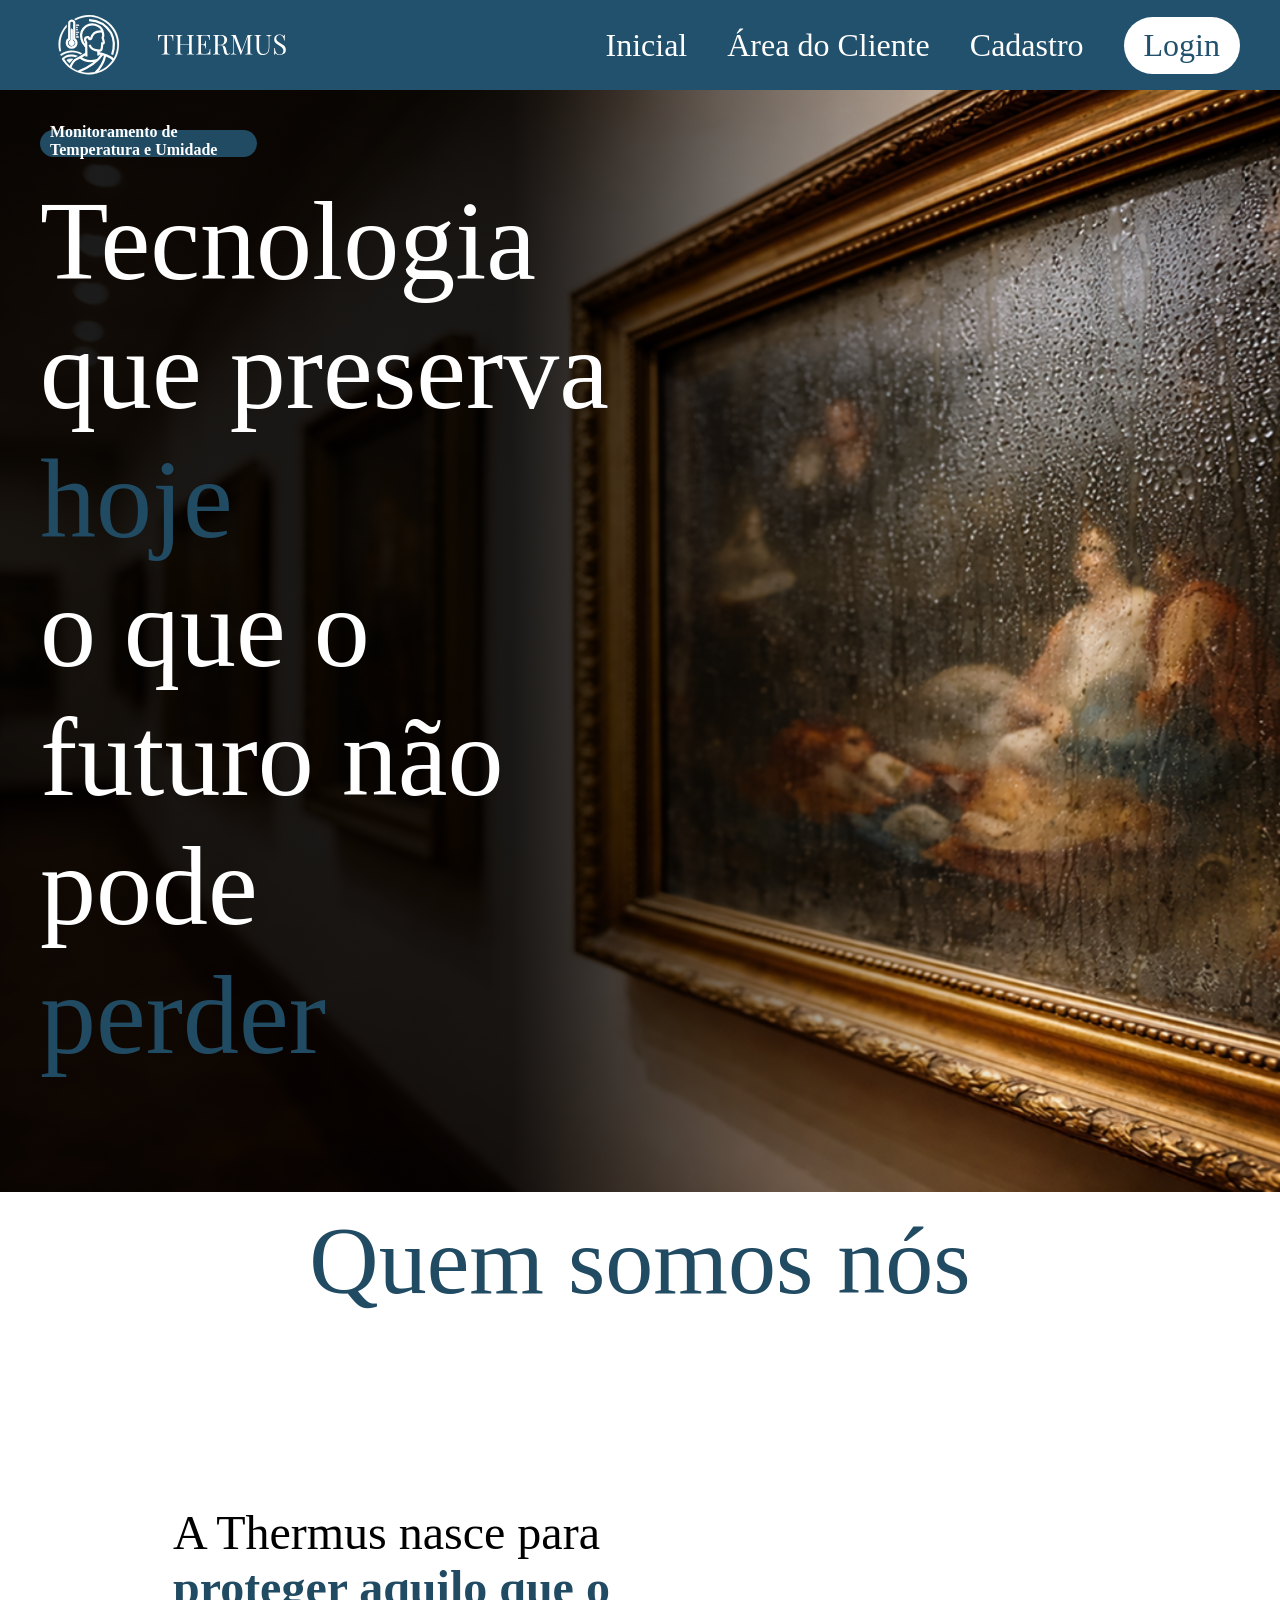
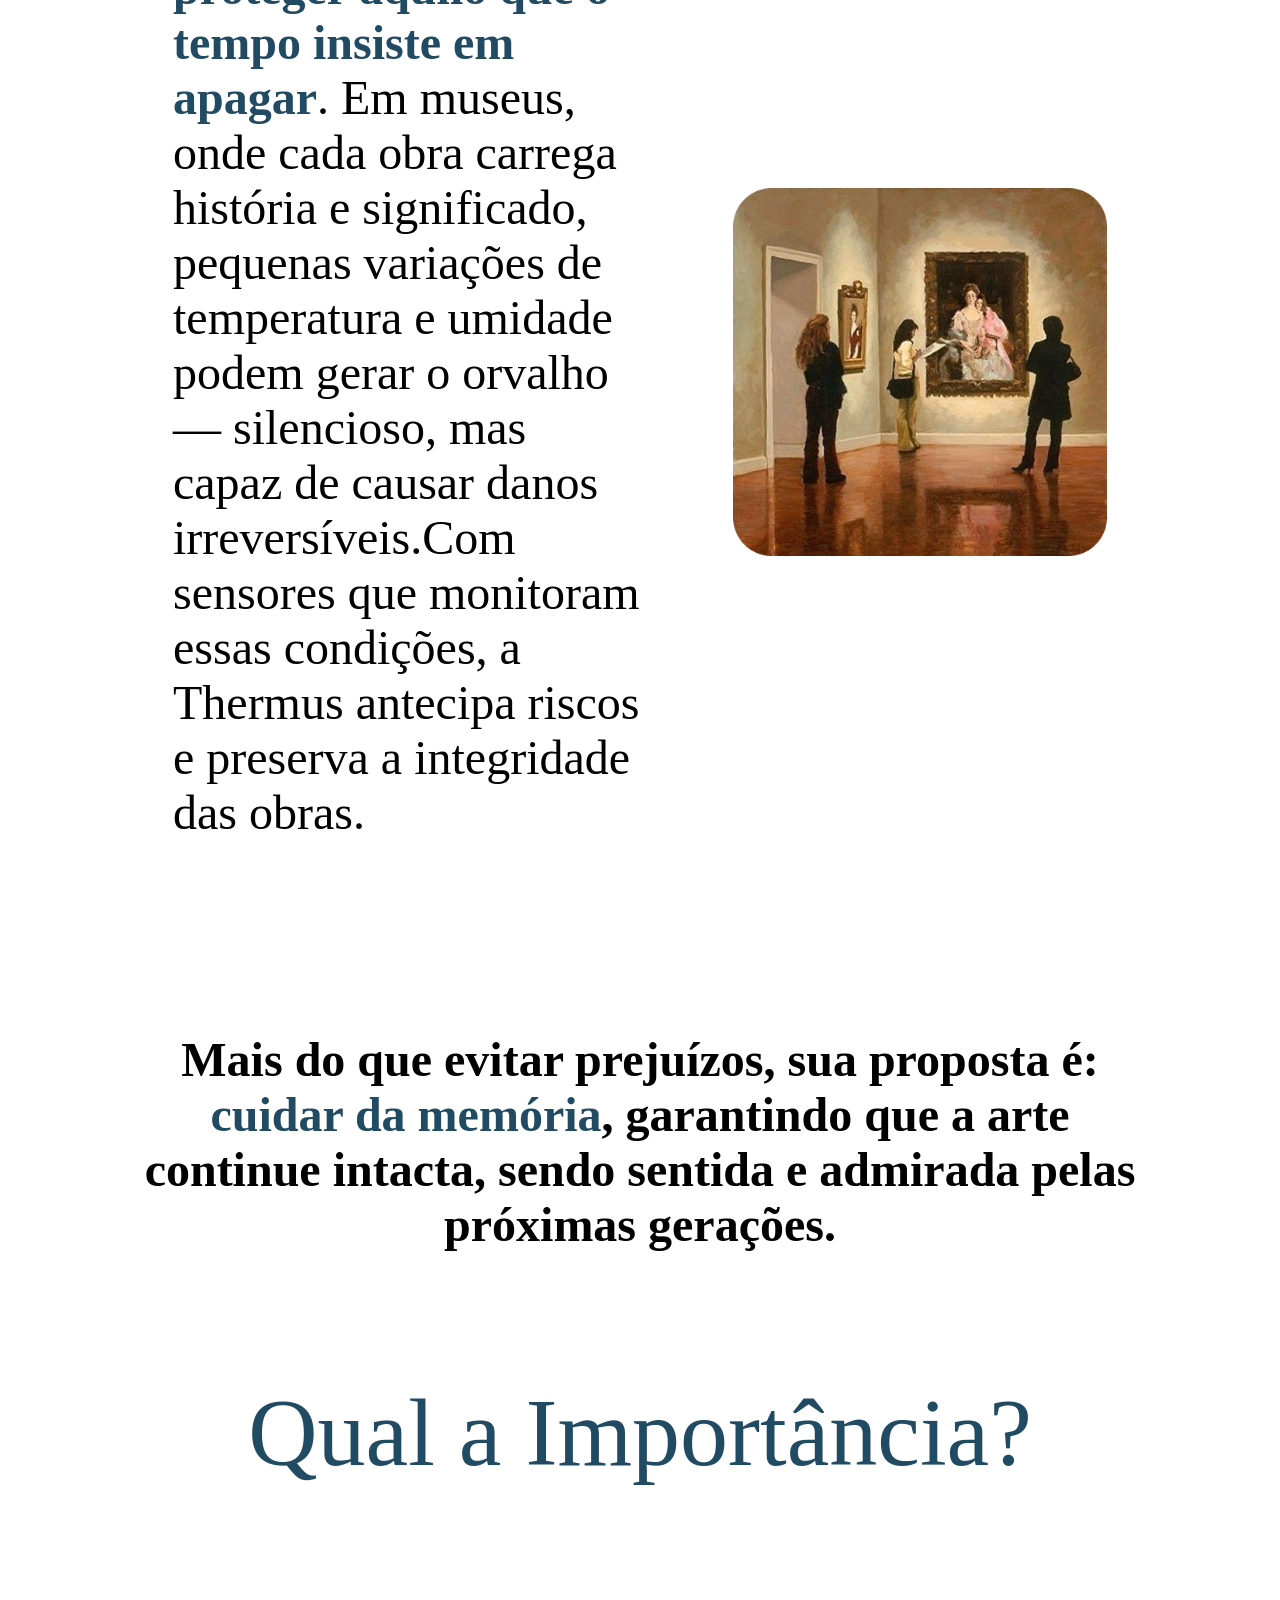
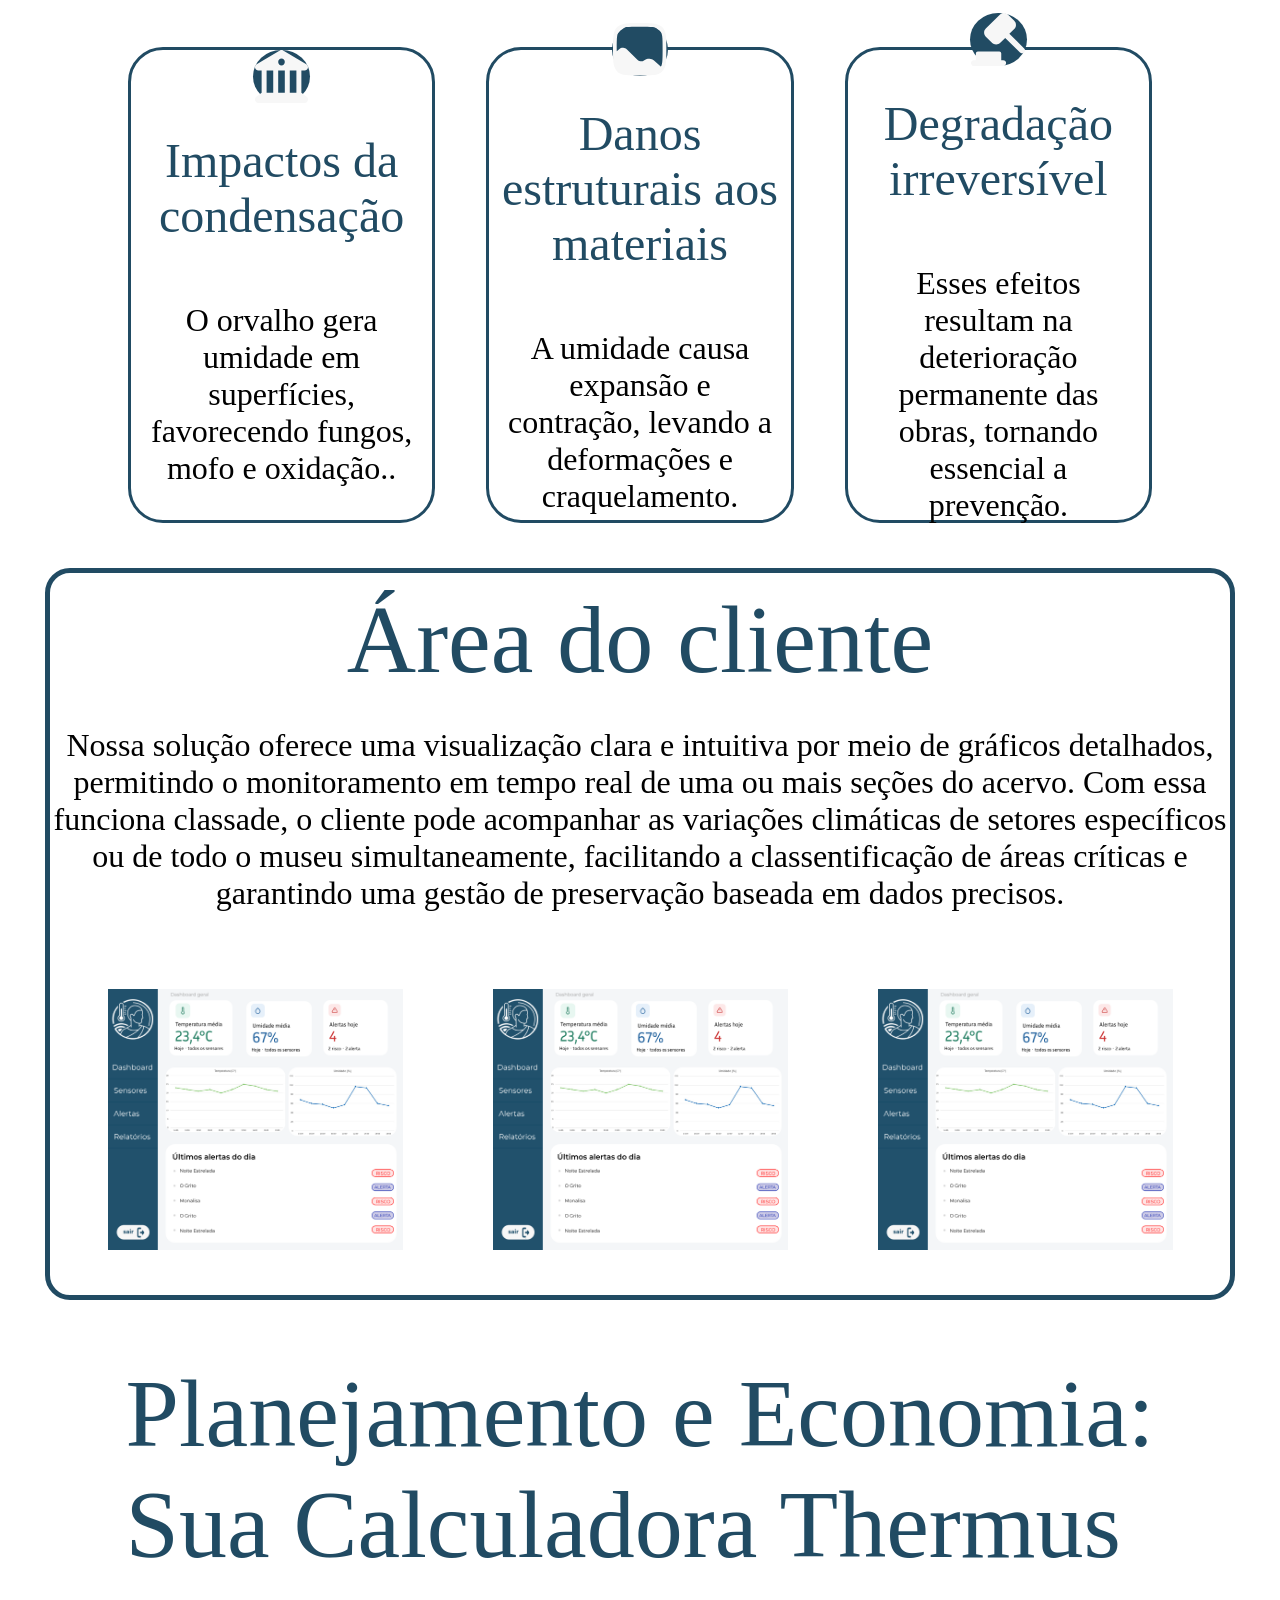
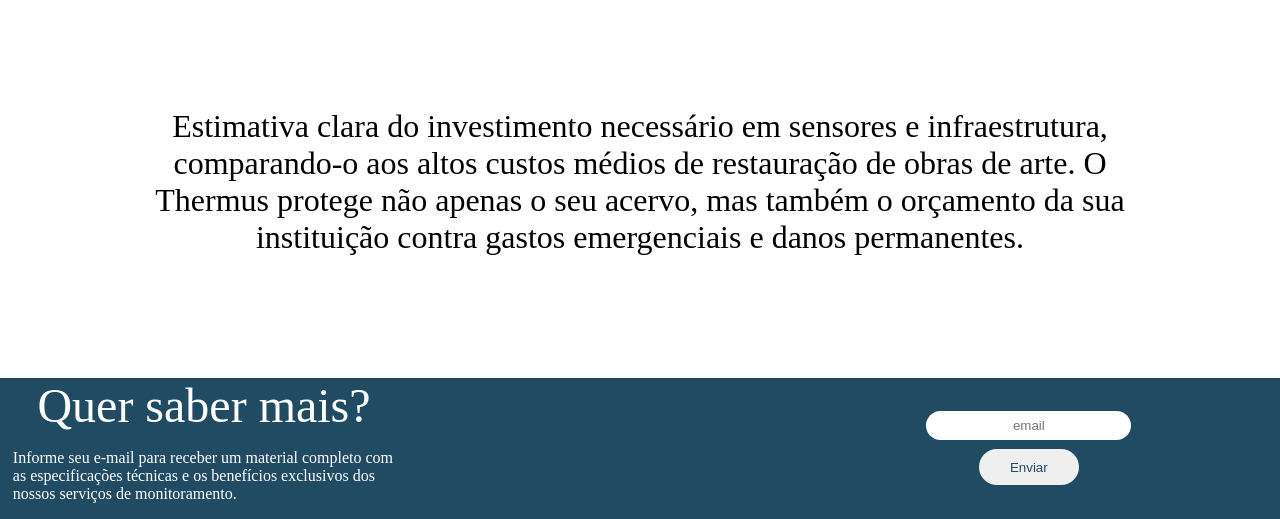
==== Algoritimo/index.html @ 775e5704 "add: css styles to all .html files" ====
<!DOCTYPE html>
<html lang="en">
<head>
    <meta charset="UTF-8">
    <meta name="viewport" content="width=device-width, initial-scale=1.0">
    <link rel="stylesheet" href="./styles/styleIndex.css">
    <title>Thermus</title>
</head>
<header>
    <div class="container">
        <div class="navbar">
                <div class="logo">
                    <img src="./img/logo.svg" alt="Logo Thermus">
                    <img src="./img/THERMUS.svg">
                </div>
                <div class="links">
                    <a href="./index.html">Inicial</a>
                    <a href="http://">Área do Cliente</a>
                    <a href="./cadastroMuseu.html">Cadastro</a>
                    <div class="login">
                        <a href="./login.html" style="color: #21516C;">Login</a> 
                    </div>
                </div>
            </div>
    </div>
</header>
<body>
    <div class="container">
        <div class="banner">
            <div class="banner-shadow">
                <div class="banner-content">
                    <div class="subtitulo">
                        <p>Monitoramento de  Temperatura e Umidade</p>
                    </div>
                    <div class="titulo">
                        <p>
                            Tecnologia que preserva <br><spam>hoje</spam><br> o que o futuro não pode <br><spam>perder</spam>
                        </p>
                    </div>
                </div>
            </div>
        </div>
    </div>
    <div class="container">
            <p class="titulo">Quem somos nós</p>
            <div class="content">
                <p class="texto">
                   A Thermus nasce para  <spam>proteger aquilo que o tempo insiste em apagar</spam>. Em museus, onde cada obra carrega história e significado, pequenas variações de temperatura e umidade podem gerar o orvalho — silencioso, mas capaz de causar danos irreversíveis.Com sensores que monitoram essas condições, a Thermus antecipa riscos e preserva a integridade das obras. 
          
                </p>
                <img src="./img/quemsomos.png">
            </div>
            <div id="subtexto">
                <p> 
                     Mais do que evitar prejuízos, sua proposta é: <spam>cuidar da memória</spam>, garantindo que a arte continue intacta, sendo sentida e admirada pelas próximas gerações.
                </p>
        </div>
    </div>
    <div class="container">
        <div class="quemsomos">
            <p class="titulo">
                Qual a Importância?
            </p>
            <div class="cards">
                <div class="card">
                    <div class="circle"><img src="./img/banco.svg"></div>
                    <div class="titulo">Impactos da condensação</div>
                    <p>O orvalho gera umidade em superfícies, favorecendo fungos, mofo e oxidação..</p>
                </div>
                <div class="card">
                    <div class="circle"><img src="./img/image.svg"></div>
                    <div class="titulo">Danos estruturais aos materiais</div>
                    <p>A umidade causa expansão e contração, levando a deformações e craquelamento.</p>
                </div>
                <div class="card">
                    <div class="circle"><img src="./img/law.svg"></div>
                    <div class="titulo">Degradação <br>irreversível</div>
                    <p>Esses efeitos resultam na deterioração permanente das obras, tornando essencial a prevenção.</p>
                </div>
        </div>
        </div>
    </div>
    <div class="container">
        <div class="areacliente">
            <div class="titulo">Área do cliente</div>
            <p>
                Nossa solução oferece uma visualização clara e intuitiva por meio de gráficos detalhados, permitindo o monitoramento em tempo real de uma ou mais seções do acervo. Com essa funciona classade, o cliente pode acompanhar as variações climáticas de setores específicos ou de todo o museu simultaneamente, facilitando a classentificação de áreas críticas e garantindo uma gestão de preservação baseada em dados precisos.
            </p>
            <div class="images">
                <img src="./img/dashboard.png">
                <img src="./img/dashboard.png">
                <img src="./img/dashboard.png">
            </div>
        </div>
  
    </div>
    <div class="container">
        <div class="calculadora">
            <p class="titulo">Planejamento e Economia: <br> Sua Calculadora Thermus</p>
            <p class="texto">Estimativa clara do investimento necessário em sensores e infraestrutura, comparando-o aos altos custos médios de restauração de obras de arte. O Thermus protege não apenas o seu acervo, mas também o orçamento da sua instituição contra gastos emergenciais e danos permanentes.</p>
        </div>
        <div class="content">
            <div class="fomulario"></div>
            <div class="resultado"></div>
        </div>
    </div>
</body>
<footer>
    <div class="container">
        <div class="footer">
            <div class="info">
                <p class="titulo">Quer saber mais?</p>
                <p>Informe seu e-mail para receber um material completo com as especificações técnicas e os benefícios exclusivos dos nossos serviços de monitoramento.</p>
            </div>
            <div class="contato">
                <input type="text" placeholder="email">
                <button>Enviar</button>
            </div>
        </div>
    </div>
</footer>
</html>
---- Algoritimo/styles/styleIndex.css ----
header{
    padding: 0;
    margin: 0; 
}

body{
    padding: 0;
    margin: 0;
}

footer{
    padding: 0;
    margin: 0;
}

.container{
    width: 100%;
    height: fit-content;
    display: flex;
    flex-direction: column;
}

.titulo{
    font-size: 6rem;
    display: flex;
    align-items: center;
    margin-top: 1%;
    justify-content: center;
    color: #214B63;
    width: 100%;
}


/* Navbar */

.navbar{
    display: flex;
    flex-direction: row;
    justify-content: space-between;
    justify-items: center;
    align-items: center;
    background-color: #21516C;
    width: 100%;
    height: 10vh;
}

.logo{
    display: flex;
    flex-direction: row;
    justify-content: center;
    align-items: center;
    padding: 30px;
    width: 20%;
    height: 110%;
    gap: 10px;
}

.logo img{
    width: 50%;
    height: 60%;
}

.links{
    display: flex;
    flex-direction: row;
    justify-content: center;
    align-items: center;
    gap: 40px;
    padding: 40px;
}

.links a{
    text-decoration: none;
    color: white;
    font-size: 2rem;
}

.links a:hover{
    color: rgb(175, 175, 175);
}

.login{
    background-color: white;
    padding: 10px 20px;
    border-radius: 30px;
}

.login:hover{
    background-color: rgb(175, 175, 175);
    color: #1a3f55;
}

/* Banner */

.banner{
    width: 100%;
    height: fit-content;
    display: flex;
    flex: row;
    align-items: center;
    justify-content: flex-start;
    background-image: url("../img/banner.png");
    background-size: cover;
    background-repeat: no-repeat;
    background-position: center;
}

.banner-shadow{
    height: 100%;
    width: 80%;
    background: linear-gradient(to right, rgba(0, 0, 0, 0.89) 50%, transparent);
}

.banner-content{
    margin-top: 40px;
    display: flex;
    flex-direction: column;
    justify-items: center;
    justify-content: center;
    align-items: flex-start;
    padding-left: 40px;
}

.subtitulo{
    display: flex;
    justify-content: center;
    justify-items: center;
    align-items: center;
    width: 20%;
    height: 3vh;
    background-color: #214B63;
    font-weight: bold;
    border-radius: 50px;
    padding-left: 10px;
    padding-right: 10px;
    color: white;
}

.banner .titulo{
    display: flex;
    color: white;
    font-size: 7rem;
    width: 60%;
}

.banner p{
    margin-top: 10px;
}

.titulo spam{
    color: #214B63;
}

/*Quem somos?*/

.quemsomos{
    width: 100%;
    height: fit-content;
    display: flex;
    margin-top: 5%;
    gap: 7vh;
    flex-direction: column;
    justify-content: center;
    justify-items: center;
    align-items: center;
}

.content{
    display: flex;
    justify-content: center;
    justify-items: center;
    align-items: center;
    padding: 5vh;
    justify-content: space-between;
    margin: 0 10% 0 10%;
}

.content img{
    width: 40%;
}

.texto{
    font-size: 3rem;
    width: 50%;
}

.texto spam{
    color: #214B63;
    font-weight: bold;
}

#subtexto{
    align-self: center;
    font-size: 3rem;
    width: 80%;
    height: fit-content;
    margin-top: 4%;
    font-weight: bold;
    text-align: center;
}

#subtexto spam{
    color: #214B63;
}

/*  Qual a Importancia */

.cards{
    display: flex;
    margin: 0 10% 0 10%;
    justify-content: space-around;
    gap: 5%;
}
.card{
    display: flex;
    flex-direction: column;
    justify-content: center;
    justify-items: center;
    align-items: center;
    padding: 10px;
    width: 30%;
    gap: 3vh;
    height: 50vh;
    border: solid #214B63 3px;
    border-radius: 35px;
}

.card .titulo{
    text-align: center;
    font-size: 3rem;
}

.card p{
    font-size: 2rem;
    text-align: center;
}

.circle{
    display: flex;
    justify-content: center;
    align-items: center;
    background-color: #214B63;
    height: 10vh;
    width: 20%;
    border-radius: 100%;
}

/* Área do Cliente*/

.areacliente{
    display: flex;
    flex-direction: column;
    justify-content: center;
    align-items: center;
    justify-items: center;
    margin: 5vh;
    border: solid #214B63 5px;
    border-radius: 25px;
}

.areacliente p{
    text-align: center;
    font-size: 2rem;
}

.areacliente img{
    width: 25%;
    margin: 5vh;
}

.images{
    display: flex;
    justify-content: center;
    align-items: center;
}

/* Calculadora */

.calculadora{
    display: flex;
    flex-direction: column;
    justify-content: center;
    align-items: center;
}

.calculadora .texto{
    text-align: center;
    width: 80%;
    font-size: 2rem;
}

/* Footer */

.footer{
    display: flex;
    justify-content: center;
    align-items: center;
    justify-self: center;
    height:fit-content;
    width: 100%;
    background-color: #214B63;
}

.info{
    display: flex;
    flex-direction: column;
    justify-content: flex-start;
    margin-left: 1%;
}

.info p{
    color: white;
    text-align: left;
    font-size: 1rem;
    width: 50%;
}

.footer .titulo{
    color: white;
    font-size: 3rem;
    margin: 0;
}

.contato{
    display: flex;
    flex-direction: column;
    justify-content: center;
    justify-items: center;
    align-items: center;
    gap: 1vh;
    width: 50%;
    height: 100%;
}

.contato input{
    width: 40%;
    border: none;
    border-radius: 25px;
    height: 3vh;
    text-align: center;
}

.contato button{
    border: none;
    height: 4vh;
    border-radius: 25px;
    width: 20%;
    color: #214B63;
}
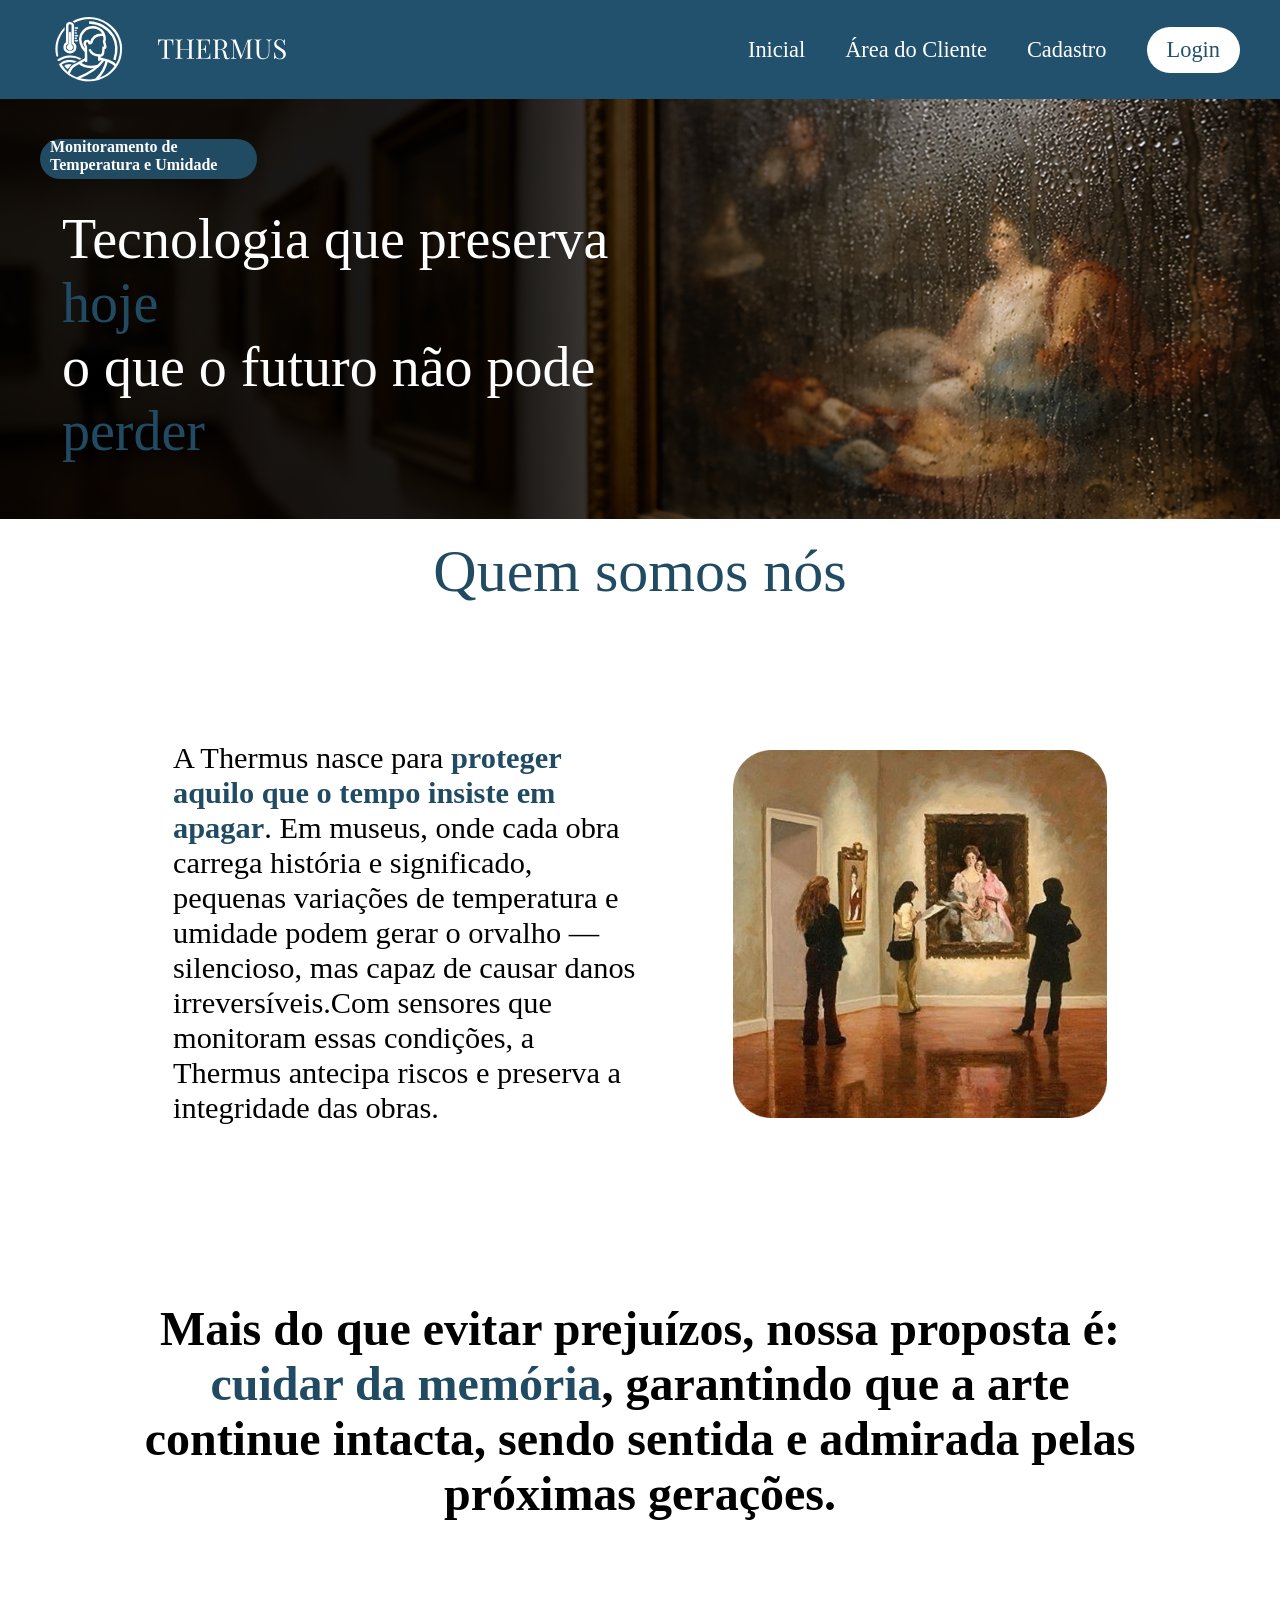
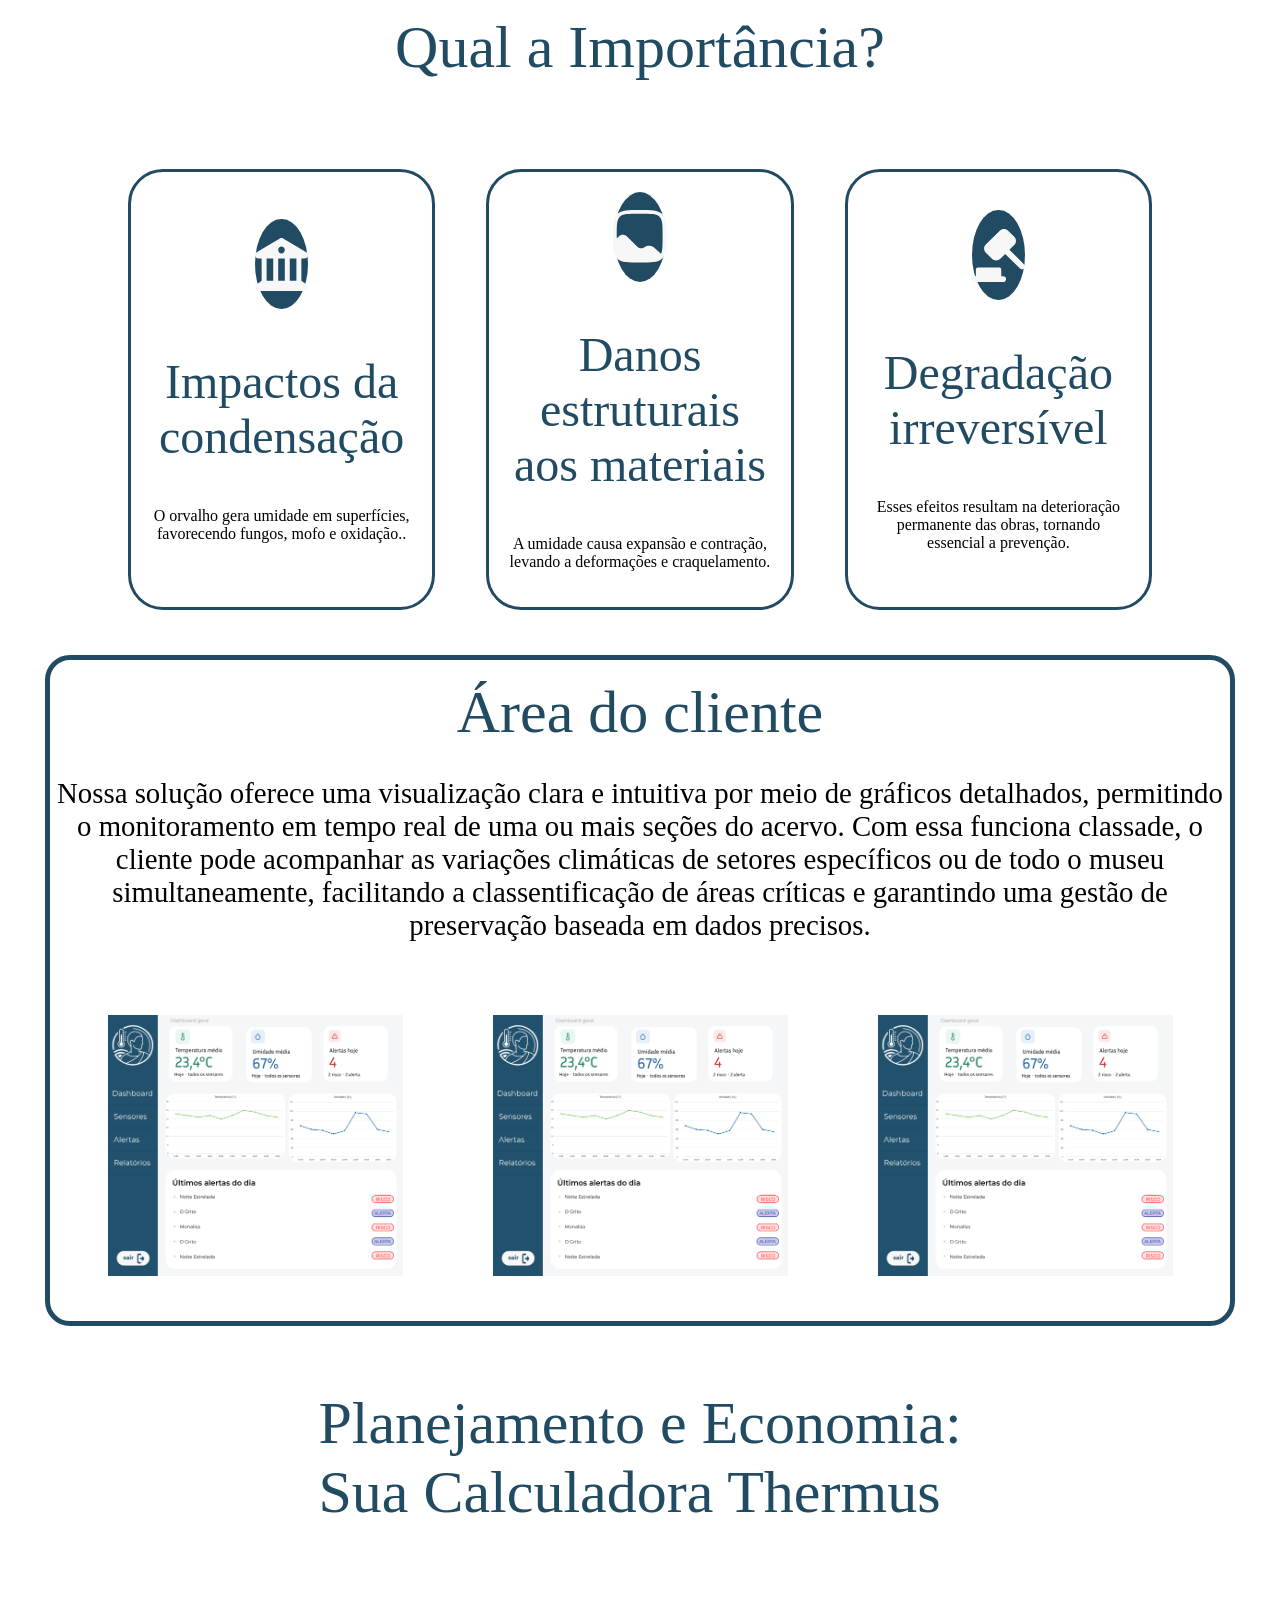
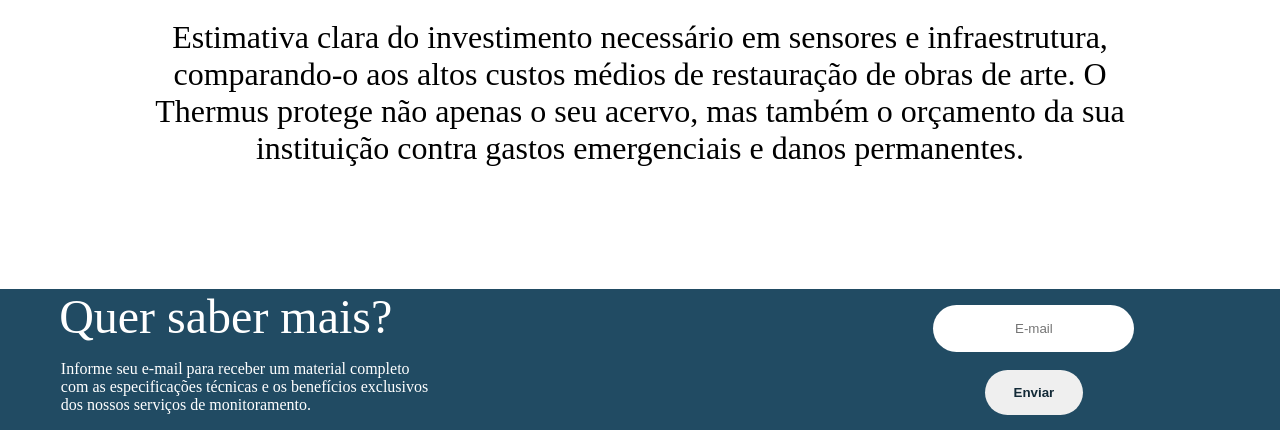
==== commit 45f9970b: "CSS das telas index, cadastro e login atualizados" ====
--- a/Algoritimo/index.html
+++ b/Algoritimo/index.html
@@ -3,7 +3,7 @@
 <head>
     <meta charset="UTF-8">
     <meta name="viewport" content="width=device-width, initial-scale=1.0">
-    <link rel="stylesheet" href="./styles/styleIndex.css">
+    <link rel="stylesheet" href="styleIndex.css">
     <title>Thermus</title>
 </head>
 <header>
@@ -52,7 +52,7 @@
             </div>
             <div id="subtexto">
                 <p> 
-                     Mais do que evitar prejuízos, sua proposta é: <spam>cuidar da memória</spam>, garantindo que a arte continue intacta, sendo sentida e admirada pelas próximas gerações.
+                     Mais do que evitar prejuízos, nossa proposta é: <spam>cuidar da memória</spam>, garantindo que a arte continue intacta, sendo sentida e admirada pelas próximas gerações.
                 </p>
         </div>
     </div>
@@ -113,7 +113,7 @@
                 <p>Informe seu e-mail para receber um material completo com as especificações técnicas e os benefícios exclusivos dos nossos serviços de monitoramento.</p>
             </div>
             <div class="contato">
-                <input type="text" placeholder="email">
+                <input type="text" placeholder="E-mail">
                 <button>Enviar</button>
             </div>
         </div>
--- a/Algoritimo/styleIndex.css
+++ b/Algoritimo/styleIndex.css
@@ -0,0 +1,359 @@
+html {
+    font-size: 16px;
+}
+header{
+    padding: 0;
+    margin: 0; 
+}
+
+body{
+    padding: 0;
+    margin: 0;
+}
+
+footer{
+    padding: 0;
+    margin: 0;
+}
+
+.container{
+    width: 100%;
+    height: fit-content;
+    display: flex;
+    flex-direction: column;
+}
+
+.titulo{
+    font-size: 60px;
+    font-weight: 300;
+    display: flex;
+    align-items: center;
+    margin-top: 2vh;
+    justify-content: center;
+    color: #214B63;
+    width: 100%;
+}
+
+
+/* Navbar */
+
+.navbar{
+    display: flex;
+    flex-direction: row;
+    justify-content: space-between;
+    justify-items: center;
+    align-items: center;
+    background-color: #21516C;
+    width: 100%;
+    height: 11vh;
+}
+
+.logo{
+    display: flex;
+    flex-direction: row;
+    justify-content: center;
+    align-items: center;
+    padding: 30px;
+    width: 20%;
+    height: 110%;
+    gap: 10px;
+}
+
+.logo img{
+    width: 50%;
+    height: 60%;
+}
+
+.links{
+    display: flex;
+    flex-direction: row;
+    justify-content: center;
+    align-items: center;
+    gap: 40px;
+    padding: 40px;
+}
+
+.links a{
+    text-decoration: none;
+    color: white;
+    font-size: 1.4rem;
+}
+
+.links a:hover{
+    color: rgb(175, 175, 175);
+}
+
+.login{
+    background-color: white;
+    padding: 10px 20px;
+    border-radius: 30px;
+}
+
+.login:hover{
+    background-color: rgb(175, 175, 175);
+    color: #1a3f55;
+}
+
+/* Banner */
+
+.banner{
+    width: 100%;
+    height: fit-content;
+    display: flex;
+    flex: row;
+    align-items: center;
+    justify-content: flex-start;
+    background-image: url("img/banner.png");
+    background-size: cover;
+    background-repeat: no-repeat;
+    background-position: center;
+}
+
+.banner-shadow{
+    height: 100%;
+    width: 80%;
+    background: linear-gradient(to right, rgba(0, 0, 0, 0.89) 50%, transparent);
+}
+
+.banner-content{
+    margin-top: 40px;
+    display: flex;
+    flex-direction: column;
+    justify-items: center;
+    justify-content: center;
+    align-items: flex-start;
+    padding-left: 40px;
+}
+
+.subtitulo{
+    display: flex;
+    justify-content: center;
+    justify-items: center;
+    align-items: center;
+    width: 20%;
+    height: 30px;
+    background-color: #214B63;
+    font-size: 1rem;
+    font-weight: bold;
+    border-radius: 50px;
+    color: white;
+    padding: 5px 10px;
+}
+
+.banner .titulo{
+    display: flex;
+    color: white;
+    font-size: 3.5rem;
+    width: 60%;
+}
+
+.banner p{
+    margin-top: 10px;
+}
+
+.titulo spam{
+    color: #214B63;
+}
+
+/*Quem somos?*/
+
+.quemsomos{
+    width: 100%;
+    height: fit-content;
+    display: flex;
+    margin-top: 2%;
+    gap: 3vh;
+    flex-direction: column;
+    justify-content: center;
+    justify-items: center;
+    align-items: center;
+}
+
+.content{
+    display: flex;
+    justify-content: center;
+    justify-items: center;
+    align-items: center;
+    padding: 5vh;
+    justify-content: space-between;
+    margin: 0 10% 0 10%;
+}
+
+.content img{
+    width:40%;
+    margin-left: 28px;
+}
+
+.texto{
+    font-size: 1.9rem;
+    width: 50%;
+}
+
+.texto spam{
+    color: #214B63;
+    font-weight: bold;
+}
+
+#subtexto{
+    align-self: center;
+    font-size: 3rem;
+    width: 80%;
+    height: fit-content;
+    margin-top: 4%;
+    font-weight: bold;
+    text-align: center;
+}
+
+#subtexto spam{
+    color: #214B63;
+}
+
+/*  Qual a Importancia */
+
+.cards{
+    display: flex;
+    margin: 0 10% 0 10%;
+    justify-content: space-around;
+    gap: 5%;
+}
+.card{
+    display: flex;
+    flex-direction: column;
+    justify-content: center;
+    justify-items: center;
+    align-items: center;
+    padding: 20px;
+    width: 30%;
+    gap: 3vh;
+    height: auto;
+    border: solid #214B63 3px;
+    border-radius: 35px;
+}
+
+.card .titulo{
+    text-align: center;
+    font-size: 3rem;
+}
+
+.card p{
+    font-size: 1rem;
+    text-align: center;
+}
+
+.circle{
+    display: flex;
+    justify-content: center;
+    align-items: center;
+    background-color: #214B63;
+    height: 10vh;
+    width: 20%;
+    border-radius: 100%;
+}
+
+/* Área do Cliente*/
+
+.areacliente{
+    display: flex;
+    flex-direction: column;
+    justify-content: center;
+    align-items: center;
+    justify-items: center;
+    margin-top: 6vh;
+    margin: 5vh;
+    border: solid #214B63 5px;
+    border-radius: 25px;
+}
+
+.areacliente p{
+    text-align: center;
+    font-size: 1.8rem;
+    margin-top: 30px;
+}
+
+.areacliente img{
+    width: 25%;
+    margin: 5vh;
+}
+
+.images{
+    display: flex;
+    justify-content: center;
+    align-items: center;
+}
+
+/* Calculadora */
+
+.calculadora{
+    display: flex;
+    flex-direction: column;
+    justify-content: center;
+    align-items: center;
+}
+
+.calculadora .texto{
+    text-align: center;
+    width: 80%;
+    font-size: 2rem;
+}
+
+/* Footer */
+
+.footer{
+    display: flex;
+    justify-content: center;
+    align-items: center;
+    justify-self: center;
+    height: fit-content;
+    width: 100%;
+    background-color: #214B63;
+}
+
+.info{
+    display: flex;
+    flex-direction: column;
+    justify-content: flex-start;
+    margin-left: 3%;
+}
+
+.info p{
+    color: white;
+    text-align: left;
+    font-size: 1rem;
+    width: 50%;
+    margin-left: 3%;
+
+}
+
+.footer .titulo{
+    color: white;
+    font-size: 3rem;
+    margin: 0;
+}
+
+.contato{
+    display: flex;
+    flex-direction: column;
+    justify-content: center;
+    justify-items: center;
+    align-items: center;
+    gap: 2vh;
+    width: 50%;
+    height: 100%;
+}
+
+.contato input{
+    width: 40%;
+    border: none;
+    border-radius: 25px;
+    height: 5vh;
+    text-align: center;
+}
+
+.contato button{
+    border: none;
+    height: 5vh;
+    border-radius: 25px;
+    width: 20%;
+    color: #132a37;
+    font-weight: 700;
+}
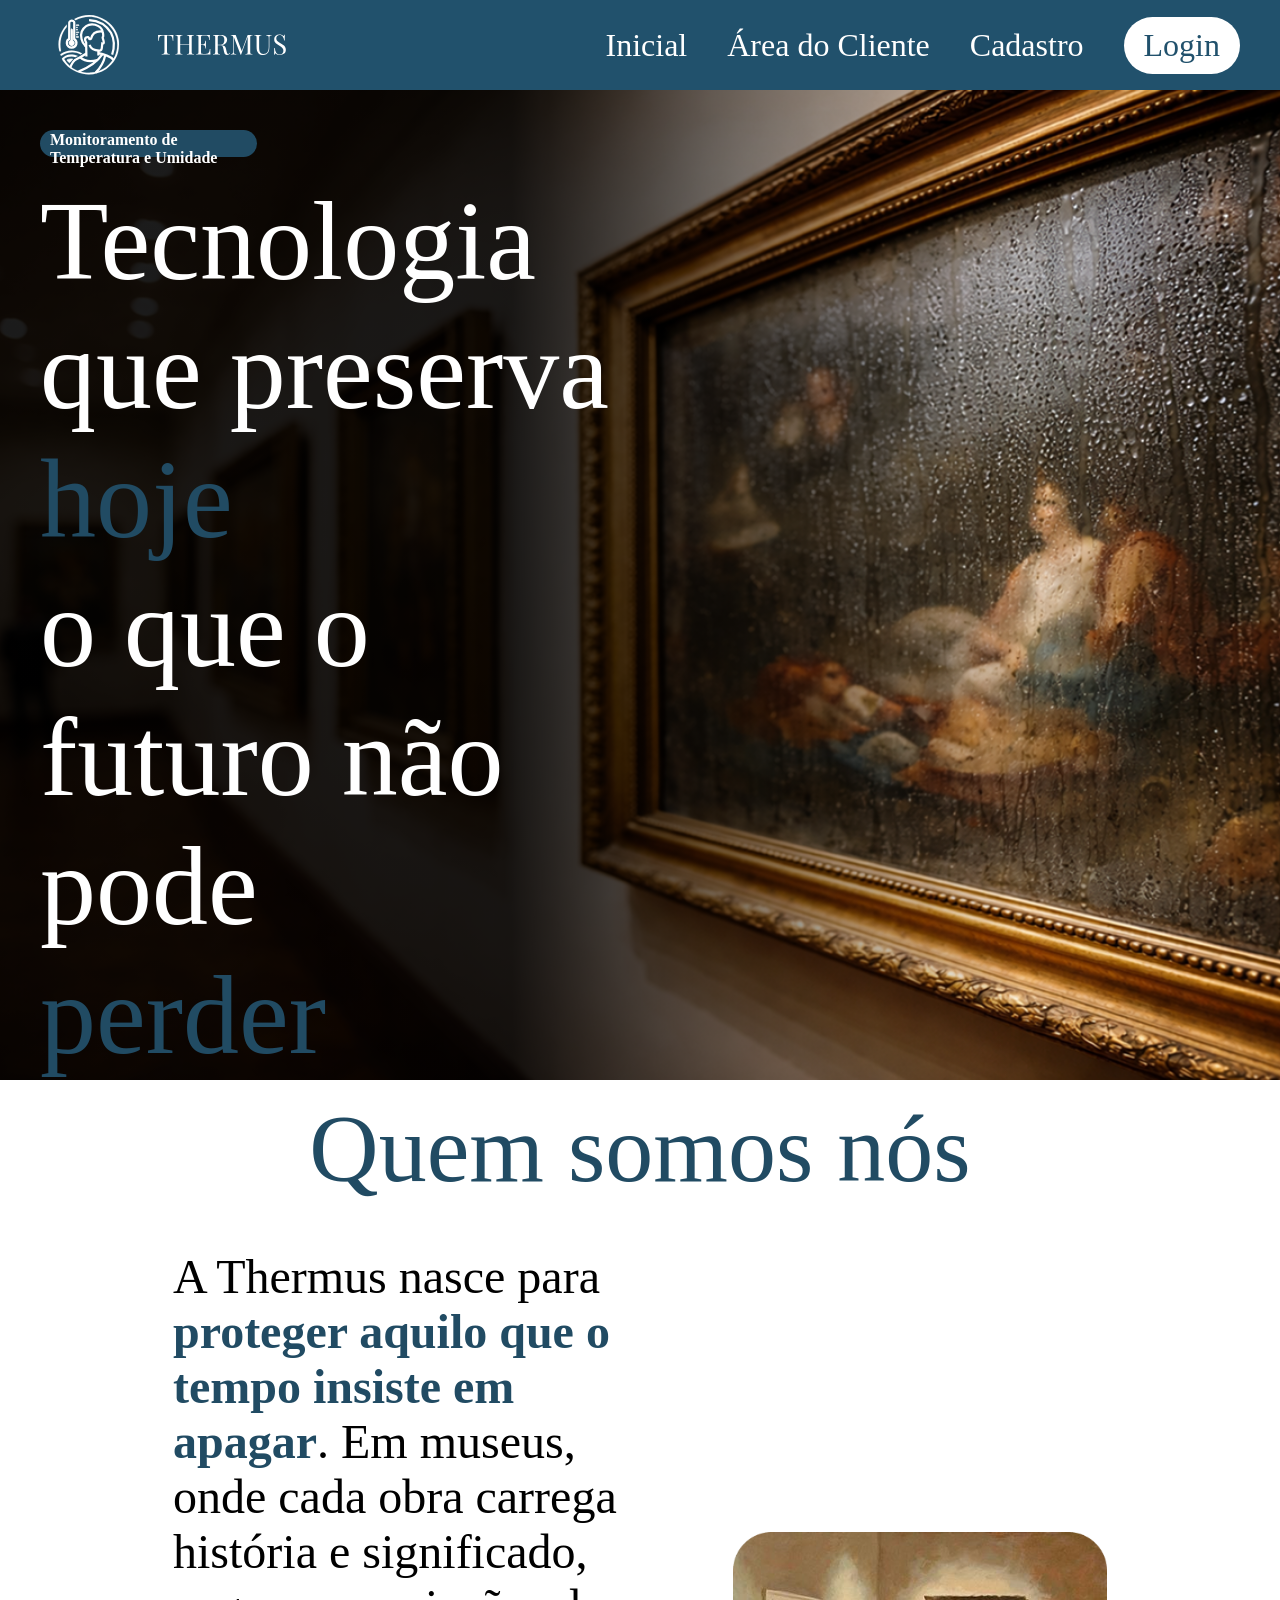
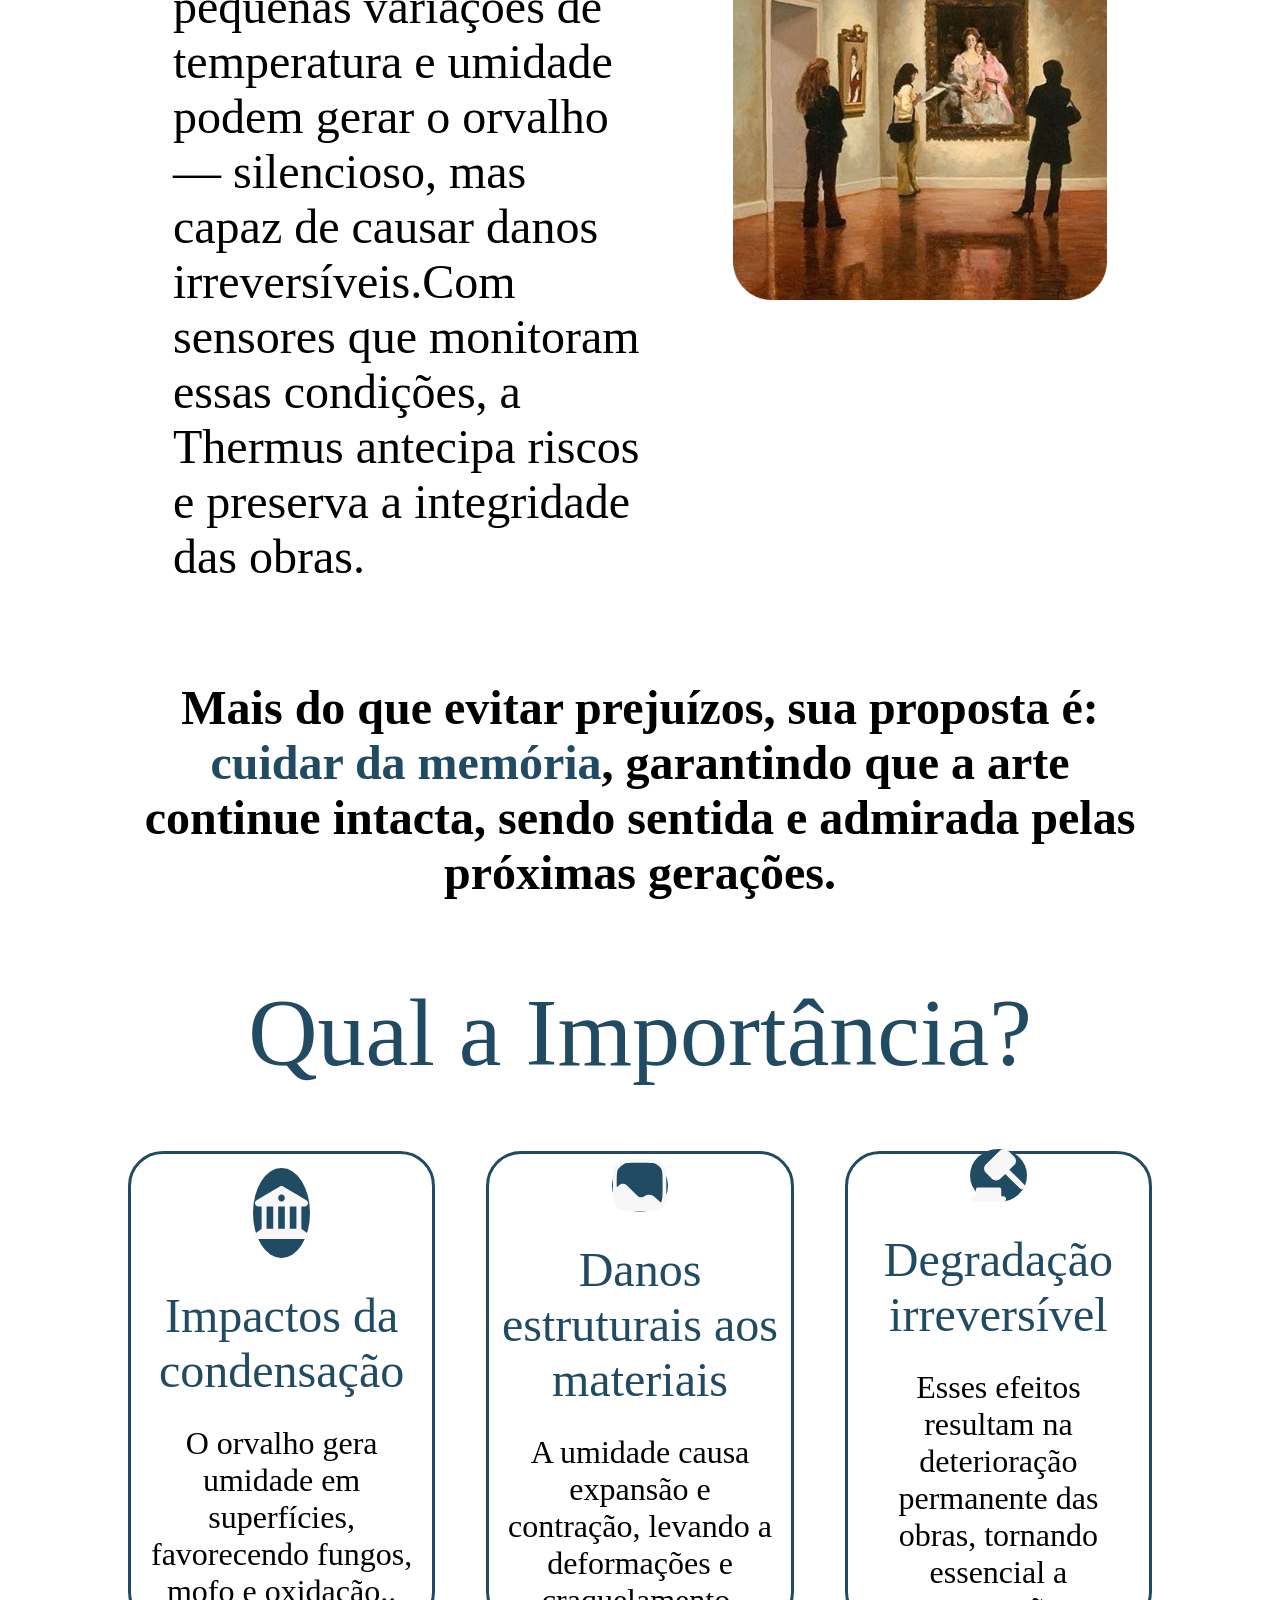
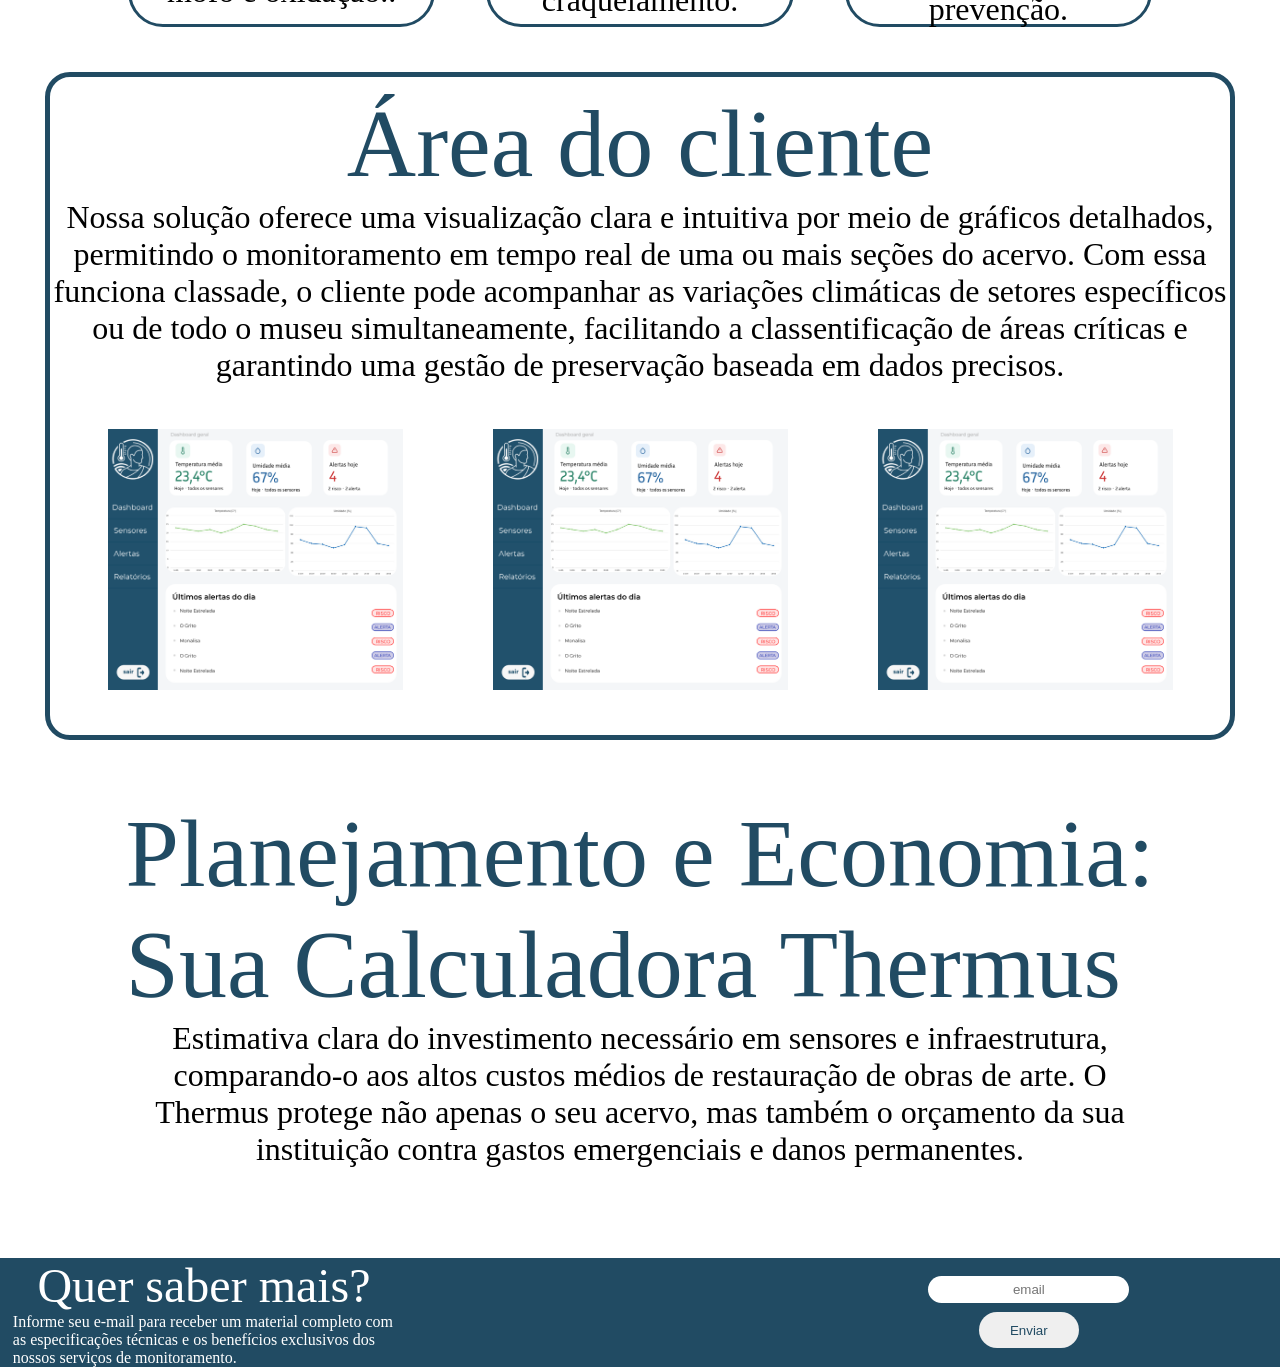
==== commit 45aad610: "add: Mean Dashboard styles" ====
--- a/Algoritimo/index.html
+++ b/Algoritimo/index.html
@@ -3,28 +3,28 @@
 <head>
     <meta charset="UTF-8">
     <meta name="viewport" content="width=device-width, initial-scale=1.0">
-    <link rel="stylesheet" href="styleIndex.css">
+    <link rel="stylesheet" href="/Algoritimo/styles/styleIndex.css">
     <title>Thermus</title>
 </head>
-<header>
-    <div class="container">
-        <div class="navbar">
-                <div class="logo">
-                    <img src="./img/logo.svg" alt="Logo Thermus">
-                    <img src="./img/THERMUS.svg">
-                </div>
-                <div class="links">
-                    <a href="./index.html">Inicial</a>
-                    <a href="http://">Área do Cliente</a>
-                    <a href="./cadastroMuseu.html">Cadastro</a>
-                    <div class="login">
-                        <a href="./login.html" style="color: #21516C;">Login</a> 
+<body>
+    <header>
+        <div class="container">
+            <div class="navbar">
+                    <div class="logo">
+                        <img src="./img/logo.svg" alt="Logo Thermus">
+                        <img src="./img/THERMUS.svg">
+                    </div>
+                    <div class="links">
+                        <a href="/Algoritimo/index.html">Inicial</a>
+                        <a href="/Algoritimo/dashboard/index.html">Área do Cliente</a>
+                        <a href="/Algoritimo/auth/museu/cadastroMuseu.html">Cadastro</a>
+                        <div class="login">
+                            <a href="/Algoritimo/auth/museu/login.html" style="color: #21516C;">Login</a> 
+                        </div>
                     </div>
                 </div>
-            </div>
-    </div>
-</header>
-<body>
+        </div>
+    </header>
     <div class="container">
         <div class="banner">
             <div class="banner-shadow">
@@ -52,7 +52,7 @@
             </div>
             <div id="subtexto">
                 <p> 
-                     Mais do que evitar prejuízos, nossa proposta é: <spam>cuidar da memória</spam>, garantindo que a arte continue intacta, sendo sentida e admirada pelas próximas gerações.
+                     Mais do que evitar prejuízos, sua proposta é: <spam>cuidar da memória</spam>, garantindo que a arte continue intacta, sendo sentida e admirada pelas próximas gerações.
                 </p>
         </div>
     </div>
@@ -104,19 +104,19 @@
             <div class="resultado"></div>
         </div>
     </div>
-</body>
-<footer>
-    <div class="container">
-        <div class="footer">
-            <div class="info">
-                <p class="titulo">Quer saber mais?</p>
-                <p>Informe seu e-mail para receber um material completo com as especificações técnicas e os benefícios exclusivos dos nossos serviços de monitoramento.</p>
-            </div>
-            <div class="contato">
-                <input type="text" placeholder="E-mail">
-                <button>Enviar</button>
+    <footer>
+        <div class="container">
+            <div class="footer">
+                <div class="info">
+                    <p class="titulo">Quer saber mais?</p>
+                    <p>Informe seu e-mail para receber um material completo com as especificações técnicas e os benefícios exclusivos dos nossos serviços de monitoramento.</p>
+                </div>
+                <div class="contato">
+                    <input type="text" placeholder="email">
+                    <button>Enviar</button>
+                </div>
             </div>
         </div>
-    </div>
-</footer>
+    </footer>
+</body>
 </html>
--- a/Algoritimo/styles/styleIndex.css
+++ b/Algoritimo/styles/styleIndex.css
@@ -0,0 +1,340 @@
+*{
+    padding: 0;
+    margin: 0;
+}
+
+.container{
+    width: 100%;
+    height: fit-content;
+    display: flex;
+    flex-direction: column;
+}
+
+.titulo{
+    font-size: 6rem;
+    display: flex;
+    align-items: center;
+    margin-top: 1%;
+    justify-content: center;
+    color: #214B63;
+    width: 100%;
+}
+
+
+/* Navbar */
+
+.navbar{
+    display: flex;
+    flex-direction: row;
+    justify-content: space-between;
+    justify-items: center;
+    align-items: center;
+    background-color: #21516C;
+    width: 100%;
+    height: 10vh;
+}
+
+.logo{
+    display: flex;
+    flex-direction: row;
+    justify-content: center;
+    align-items: center;
+    padding: 30px;
+    width: 20%;
+    height: 110%;
+    gap: 10px;
+}
+
+.logo img{
+    width: 50%;
+    height: 60%;
+}
+
+.links{
+    display: flex;
+    flex-direction: row;
+    justify-content: center;
+    align-items: center;
+    gap: 40px;
+    padding: 40px;
+}
+
+.links a{
+    text-decoration: none;
+    color: white;
+    font-size: 2rem;
+}
+
+.links a:hover{
+    color: rgb(175, 175, 175);
+}
+
+.login{
+    background-color: white;
+    padding: 10px 20px;
+    border-radius: 30px;
+}
+
+.login:hover{
+    background-color: rgb(175, 175, 175);
+    color: #1a3f55;
+}
+
+/* Banner */
+
+.banner{
+    width: 100%;
+    height: fit-content;
+    display: flex;
+    flex: row;
+    align-items: center;
+    justify-content: flex-start;
+    background-image: url("../img/banner.png");
+    background-size: cover;
+    background-repeat: no-repeat;
+    background-position: center;
+}
+
+.banner-shadow{
+    height: 100%;
+    width: 80%;
+    background: linear-gradient(to right, rgba(0, 0, 0, 0.89) 50%, transparent);
+}
+
+.banner-content{
+    margin-top: 40px;
+    display: flex;
+    flex-direction: column;
+    justify-items: center;
+    justify-content: center;
+    align-items: flex-start;
+    padding-left: 40px;
+}
+
+.subtitulo{
+    display: flex;
+    justify-content: center;
+    justify-items: center;
+    align-items: center;
+    width: 20%;
+    height: 3vh;
+    background-color: #214B63;
+    font-weight: bold;
+    border-radius: 50px;
+    padding-left: 10px;
+    padding-right: 10px;
+    color: white;
+}
+
+.banner .titulo{
+    display: flex;
+    color: white;
+    font-size: 7rem;
+    width: 60%;
+}
+
+.banner p{
+    margin-top: 10px;
+}
+
+.titulo spam{
+    color: #214B63;
+}
+
+/*Quem somos?*/
+
+.quemsomos{
+    width: 100%;
+    height: fit-content;
+    display: flex;
+    margin-top: 5%;
+    gap: 7vh;
+    flex-direction: column;
+    justify-content: center;
+    justify-items: center;
+    align-items: center;
+}
+
+.content{
+    display: flex;
+    justify-content: center;
+    justify-items: center;
+    align-items: center;
+    padding: 5vh;
+    justify-content: space-between;
+    margin: 0 10% 0 10%;
+}
+
+.content img{
+    width: 40%;
+}
+
+.texto{
+    font-size: 3rem;
+    width: 50%;
+}
+
+.texto spam{
+    color: #214B63;
+    font-weight: bold;
+}
+
+#subtexto{
+    align-self: center;
+    font-size: 3rem;
+    width: 80%;
+    height: fit-content;
+    margin-top: 4%;
+    font-weight: bold;
+    text-align: center;
+}
+
+#subtexto spam{
+    color: #214B63;
+}
+
+/*  Qual a Importancia */
+
+.cards{
+    display: flex;
+    margin: 0 10% 0 10%;
+    justify-content: space-around;
+    gap: 5%;
+}
+.card{
+    display: flex;
+    flex-direction: column;
+    justify-content: center;
+    justify-items: center;
+    align-items: center;
+    padding: 10px;
+    width: 30%;
+    gap: 3vh;
+    height: 50vh;
+    border: solid #214B63 3px;
+    border-radius: 35px;
+}
+
+.card .titulo{
+    text-align: center;
+    font-size: 3rem;
+}
+
+.card p{
+    font-size: 2rem;
+    text-align: center;
+}
+
+.circle{
+    display: flex;
+    justify-content: center;
+    align-items: center;
+    background-color: #214B63;
+    height: 10vh;
+    width: 20%;
+    border-radius: 100%;
+}
+
+/* Área do Cliente*/
+
+.areacliente{
+    display: flex;
+    flex-direction: column;
+    justify-content: center;
+    align-items: center;
+    justify-items: center;
+    margin: 5vh;
+    border: solid #214B63 5px;
+    border-radius: 25px;
+}
+
+.areacliente p{
+    text-align: center;
+    font-size: 2rem;
+}
+
+.areacliente img{
+    width: 25%;
+    margin: 5vh;
+}
+
+.images{
+    display: flex;
+    justify-content: center;
+    align-items: center;
+}
+
+/* Calculadora */
+
+.calculadora{
+    display: flex;
+    flex-direction: column;
+    justify-content: center;
+    align-items: center;
+}
+
+.calculadora .texto{
+    text-align: center;
+    width: 80%;
+    font-size: 2rem;
+}
+
+/* Footer */
+
+.footer{
+    display: flex;
+    justify-content: center;
+    align-items: center;
+    justify-self: center;
+    height:fit-content;
+    width: 100%;
+    background-color: #214B63;
+}
+
+.info{
+    display: flex;
+    flex-direction: column;
+    justify-content: flex-start;
+    margin-left: 1%;
+}
+
+.info p{
+    color: white;
+    text-align: left;
+    font-size: 1rem;
+    width: 50%;
+}
+
+.footer .titulo{
+    color: white;
+    font-size: 3rem;
+    margin: 0;
+}
+
+.contato{
+    display: flex;
+    flex-direction: column;
+    justify-content: center;
+    justify-items: center;
+    align-items: center;
+    gap: 1vh;
+    width: 50%;
+    height: 100%;
+}
+
+.contato input{
+    width: 40%;
+    border: none;
+    border-radius: 25px;
+    height: 3vh;
+    text-align: center;
+}
+
+.contato button{
+    border: none;
+    height: 4vh;
+    border-radius: 25px;
+    width: 20%;
+    color: #214B63;
+}
+
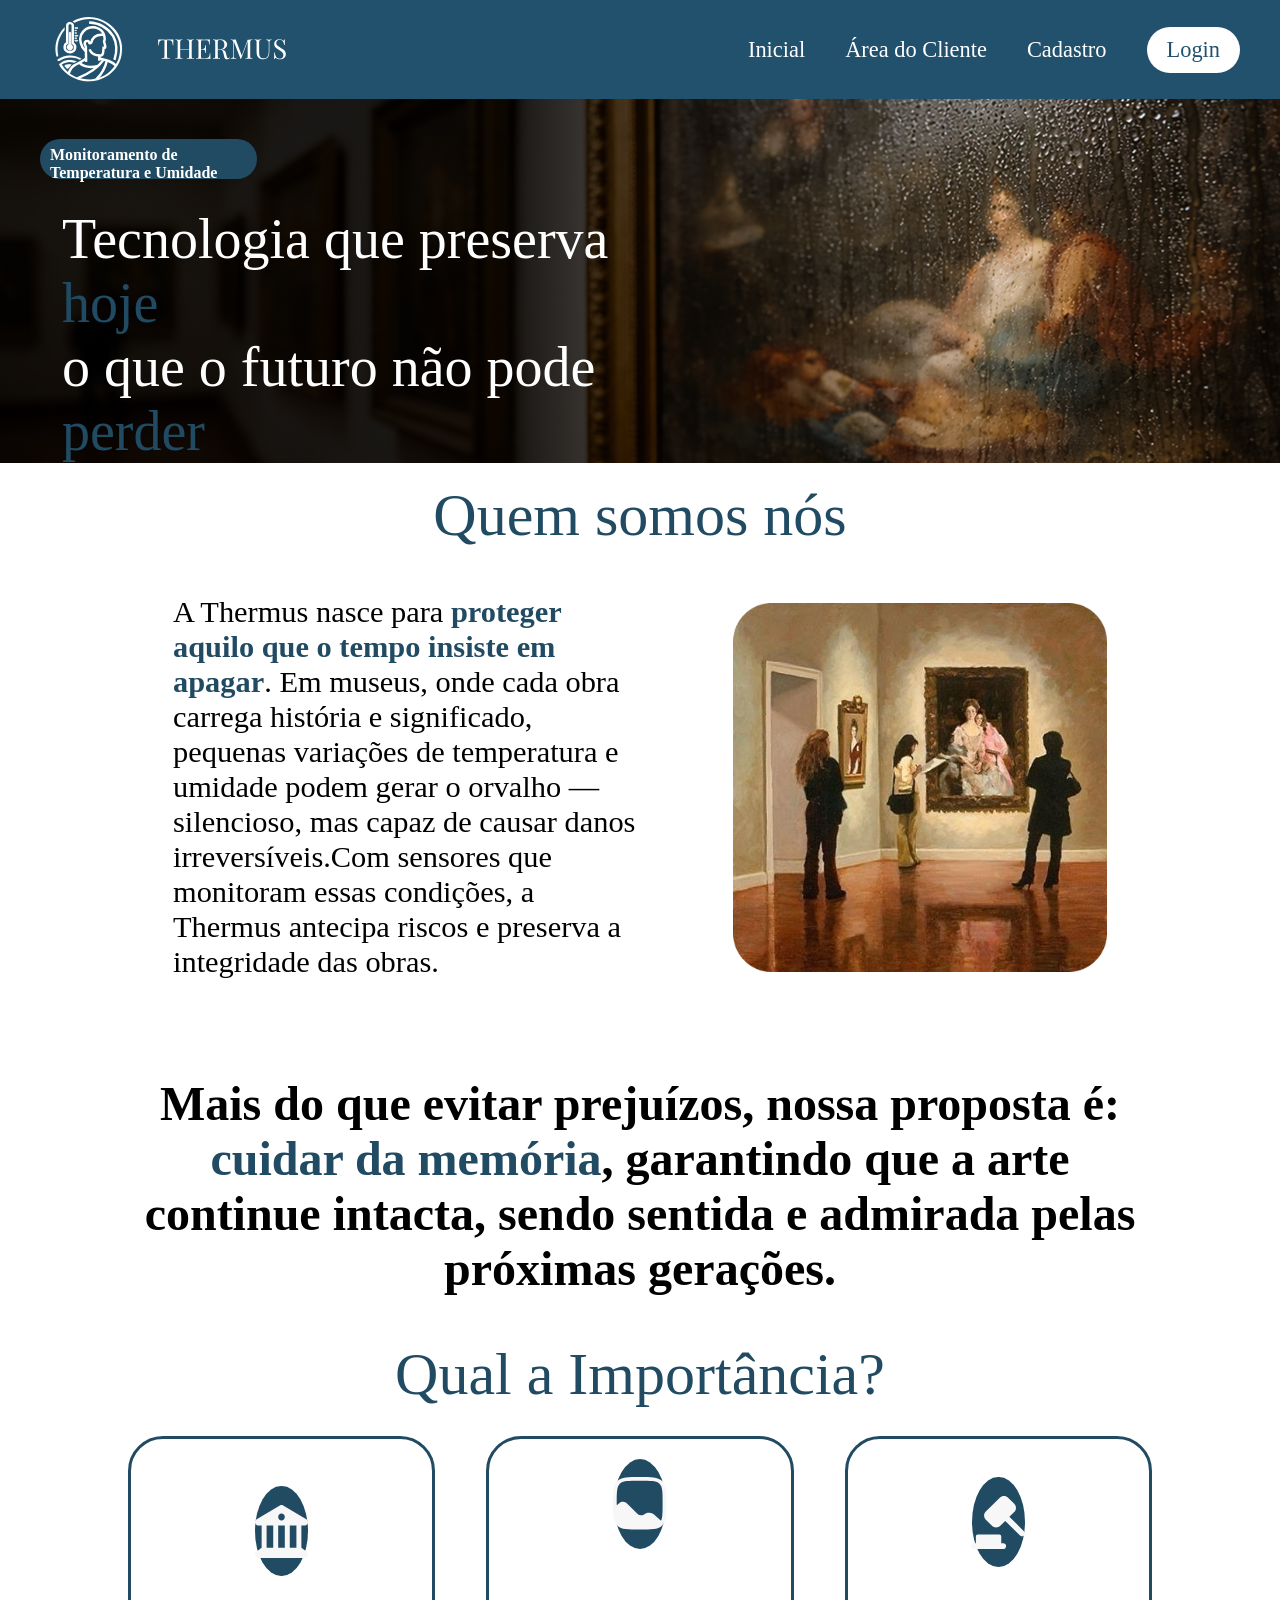
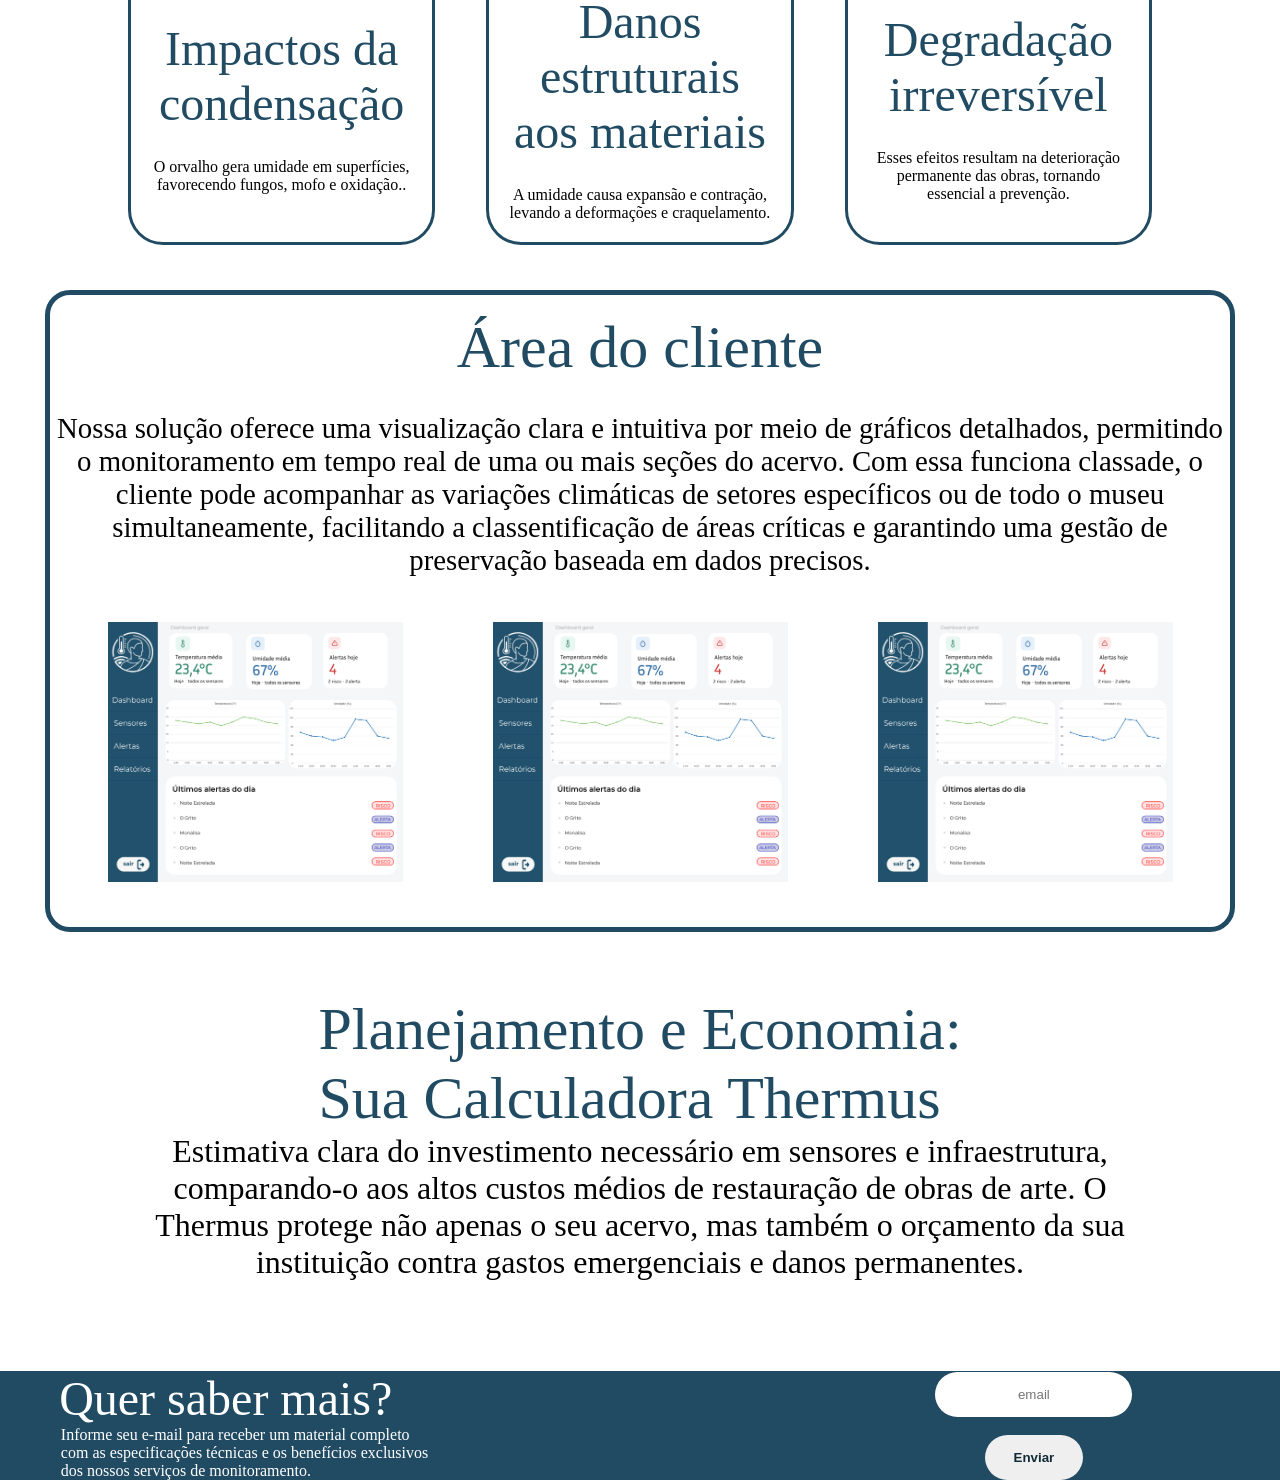
==== commit 4dbfe4b5: "add: pasteamento, Dashboard style" ====
--- a/Algoritimo/index.html
+++ b/Algoritimo/index.html
@@ -11,8 +11,8 @@
         <div class="container">
             <div class="navbar">
                     <div class="logo">
-                        <img src="./img/logo.svg" alt="Logo Thermus">
-                        <img src="./img/THERMUS.svg">
+                        <img src="/Algoritimo/img/logo.svg" alt="Logo Thermus">
+                        <img src="/Algoritimo/img/THERMUS.svg">
                     </div>
                     <div class="links">
                         <a href="/Algoritimo/index.html">Inicial</a>
@@ -52,7 +52,7 @@
             </div>
             <div id="subtexto">
                 <p> 
-                     Mais do que evitar prejuízos, sua proposta é: <spam>cuidar da memória</spam>, garantindo que a arte continue intacta, sendo sentida e admirada pelas próximas gerações.
+                     Mais do que evitar prejuízos, nossa proposta é: <spam>cuidar da memória</spam>, garantindo que a arte continue intacta, sendo sentida e admirada pelas próximas gerações.
                 </p>
         </div>
     </div>
@@ -104,19 +104,19 @@
             <div class="resultado"></div>
         </div>
     </div>
-    <footer>
-        <div class="container">
-            <div class="footer">
-                <div class="info">
-                    <p class="titulo">Quer saber mais?</p>
-                    <p>Informe seu e-mail para receber um material completo com as especificações técnicas e os benefícios exclusivos dos nossos serviços de monitoramento.</p>
-                </div>
-                <div class="contato">
-                    <input type="text" placeholder="email">
-                    <button>Enviar</button>
-                </div>
+</body>
+<footer>
+    <div class="container">
+        <div class="footer">
+            <div class="info">
+                <p class="titulo">Quer saber mais?</p>
+                <p>Informe seu e-mail para receber um material completo com as especificações técnicas e os benefícios exclusivos dos nossos serviços de monitoramento.</p>
+            </div>
+            <div class="contato">
+                <input type="text" placeholder="email">
+                <button>Enviar</button>
             </div>
         </div>
-    </footer>
-</body>
+    </div>
+</footer>
 </html>
--- a/Algoritimo/styles/styleIndex.css
+++ b/Algoritimo/styles/styleIndex.css
@@ -1,7 +1,25 @@
+
 *{
     padding: 0;
     margin: 0;
 }
+html {
+    font-size: 16px;
+}
+header{
+    padding: 0;
+    margin: 0; 
+}
+
+body{
+    padding: 0;
+    margin: 0;
+}
+
+footer{
+    padding: 0;
+    margin: 0;
+}
 
 .container{
     width: 100%;
@@ -11,10 +29,11 @@
 }
 
 .titulo{
-    font-size: 6rem;
-    display: flex;
-    align-items: center;
-    margin-top: 1%;
+    font-size: 60px;
+    font-weight: 300;
+    display: flex;
+    align-items: center;
+    margin-top: 2vh;
     justify-content: center;
     color: #214B63;
     width: 100%;
@@ -31,7 +50,7 @@
     align-items: center;
     background-color: #21516C;
     width: 100%;
-    height: 10vh;
+    height: 11vh;
 }
 
 .logo{
@@ -62,7 +81,7 @@
 .links a{
     text-decoration: none;
     color: white;
-    font-size: 2rem;
+    font-size: 1.4rem;
 }
 
 .links a:hover{
@@ -89,7 +108,7 @@
     flex: row;
     align-items: center;
     justify-content: flex-start;
-    background-image: url("../img/banner.png");
+    background-image: url("/Algoritimo/img/banner.png");
     background-size: cover;
     background-repeat: no-repeat;
     background-position: center;
@@ -117,19 +136,19 @@
     justify-items: center;
     align-items: center;
     width: 20%;
-    height: 3vh;
+    height: 30px;
     background-color: #214B63;
+    font-size: 1rem;
     font-weight: bold;
     border-radius: 50px;
-    padding-left: 10px;
-    padding-right: 10px;
-    color: white;
+    color: white;
+    padding: 5px 10px;
 }
 
 .banner .titulo{
     display: flex;
     color: white;
-    font-size: 7rem;
+    font-size: 3.5rem;
     width: 60%;
 }
 
@@ -147,8 +166,8 @@
     width: 100%;
     height: fit-content;
     display: flex;
-    margin-top: 5%;
-    gap: 7vh;
+    margin-top: 2%;
+    gap: 3vh;
     flex-direction: column;
     justify-content: center;
     justify-items: center;
@@ -166,11 +185,12 @@
 }
 
 .content img{
-    width: 40%;
+    width:40%;
+    margin-left: 28px;
 }
 
 .texto{
-    font-size: 3rem;
+    font-size: 1.9rem;
     width: 50%;
 }
 
@@ -207,10 +227,10 @@
     justify-content: center;
     justify-items: center;
     align-items: center;
-    padding: 10px;
+    padding: 20px;
     width: 30%;
     gap: 3vh;
-    height: 50vh;
+    height: auto;
     border: solid #214B63 3px;
     border-radius: 35px;
 }
@@ -221,7 +241,7 @@
 }
 
 .card p{
-    font-size: 2rem;
+    font-size: 1rem;
     text-align: center;
 }
 
@@ -243,6 +263,7 @@
     justify-content: center;
     align-items: center;
     justify-items: center;
+    margin-top: 6vh;
     margin: 5vh;
     border: solid #214B63 5px;
     border-radius: 25px;
@@ -250,7 +271,8 @@
 
 .areacliente p{
     text-align: center;
-    font-size: 2rem;
+    font-size: 1.8rem;
+    margin-top: 30px;
 }
 
 .areacliente img{
@@ -286,7 +308,7 @@
     justify-content: center;
     align-items: center;
     justify-self: center;
-    height:fit-content;
+    height: fit-content;
     width: 100%;
     background-color: #214B63;
 }
@@ -295,7 +317,7 @@
     display: flex;
     flex-direction: column;
     justify-content: flex-start;
-    margin-left: 1%;
+    margin-left: 3%;
 }
 
 .info p{
@@ -303,6 +325,8 @@
     text-align: left;
     font-size: 1rem;
     width: 50%;
+    margin-left: 3%;
+
 }
 
 .footer .titulo{
@@ -317,7 +341,7 @@
     justify-content: center;
     justify-items: center;
     align-items: center;
-    gap: 1vh;
+    gap: 2vh;
     width: 50%;
     height: 100%;
 }
@@ -326,15 +350,15 @@
     width: 40%;
     border: none;
     border-radius: 25px;
-    height: 3vh;
+    height: 5vh;
     text-align: center;
 }
 
 .contato button{
     border: none;
-    height: 4vh;
+    height: 5vh;
     border-radius: 25px;
     width: 20%;
-    color: #214B63;
-}
-
+    color: #132a37;
+    font-weight: 700;
+}
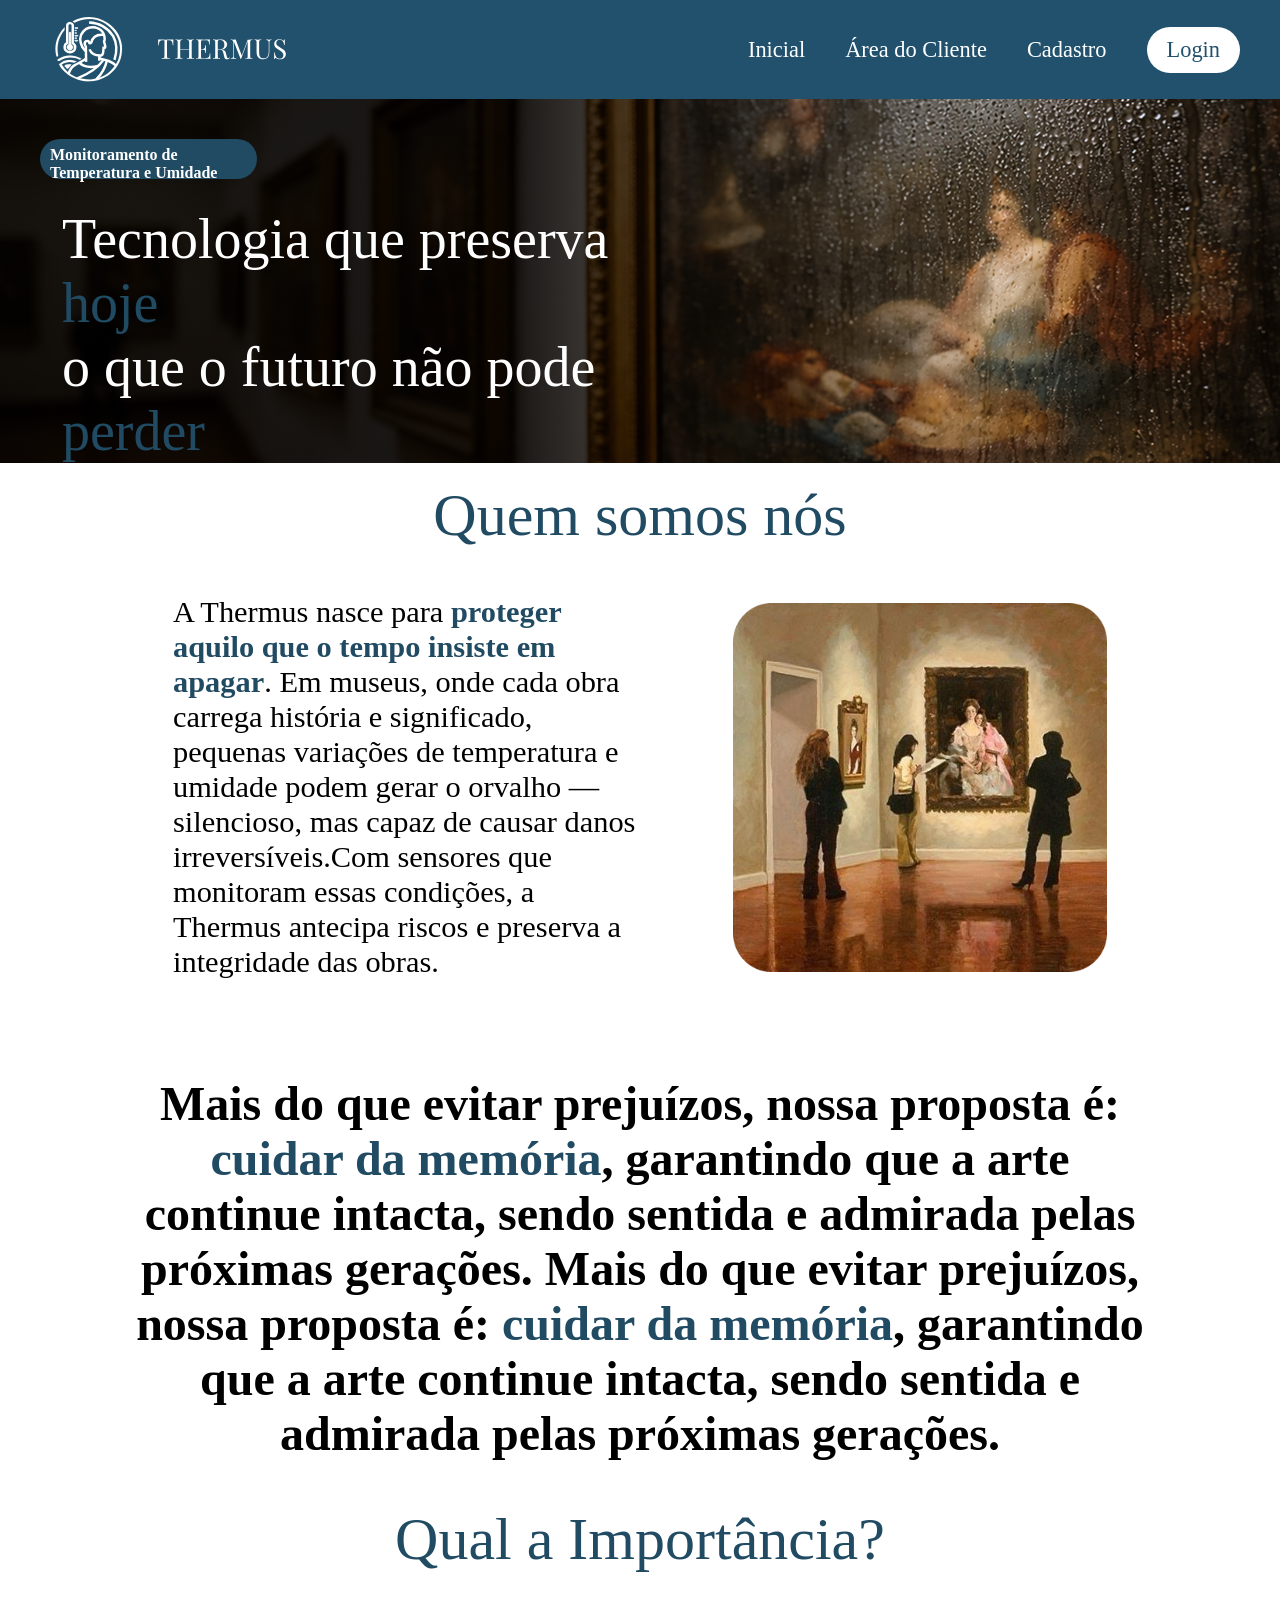
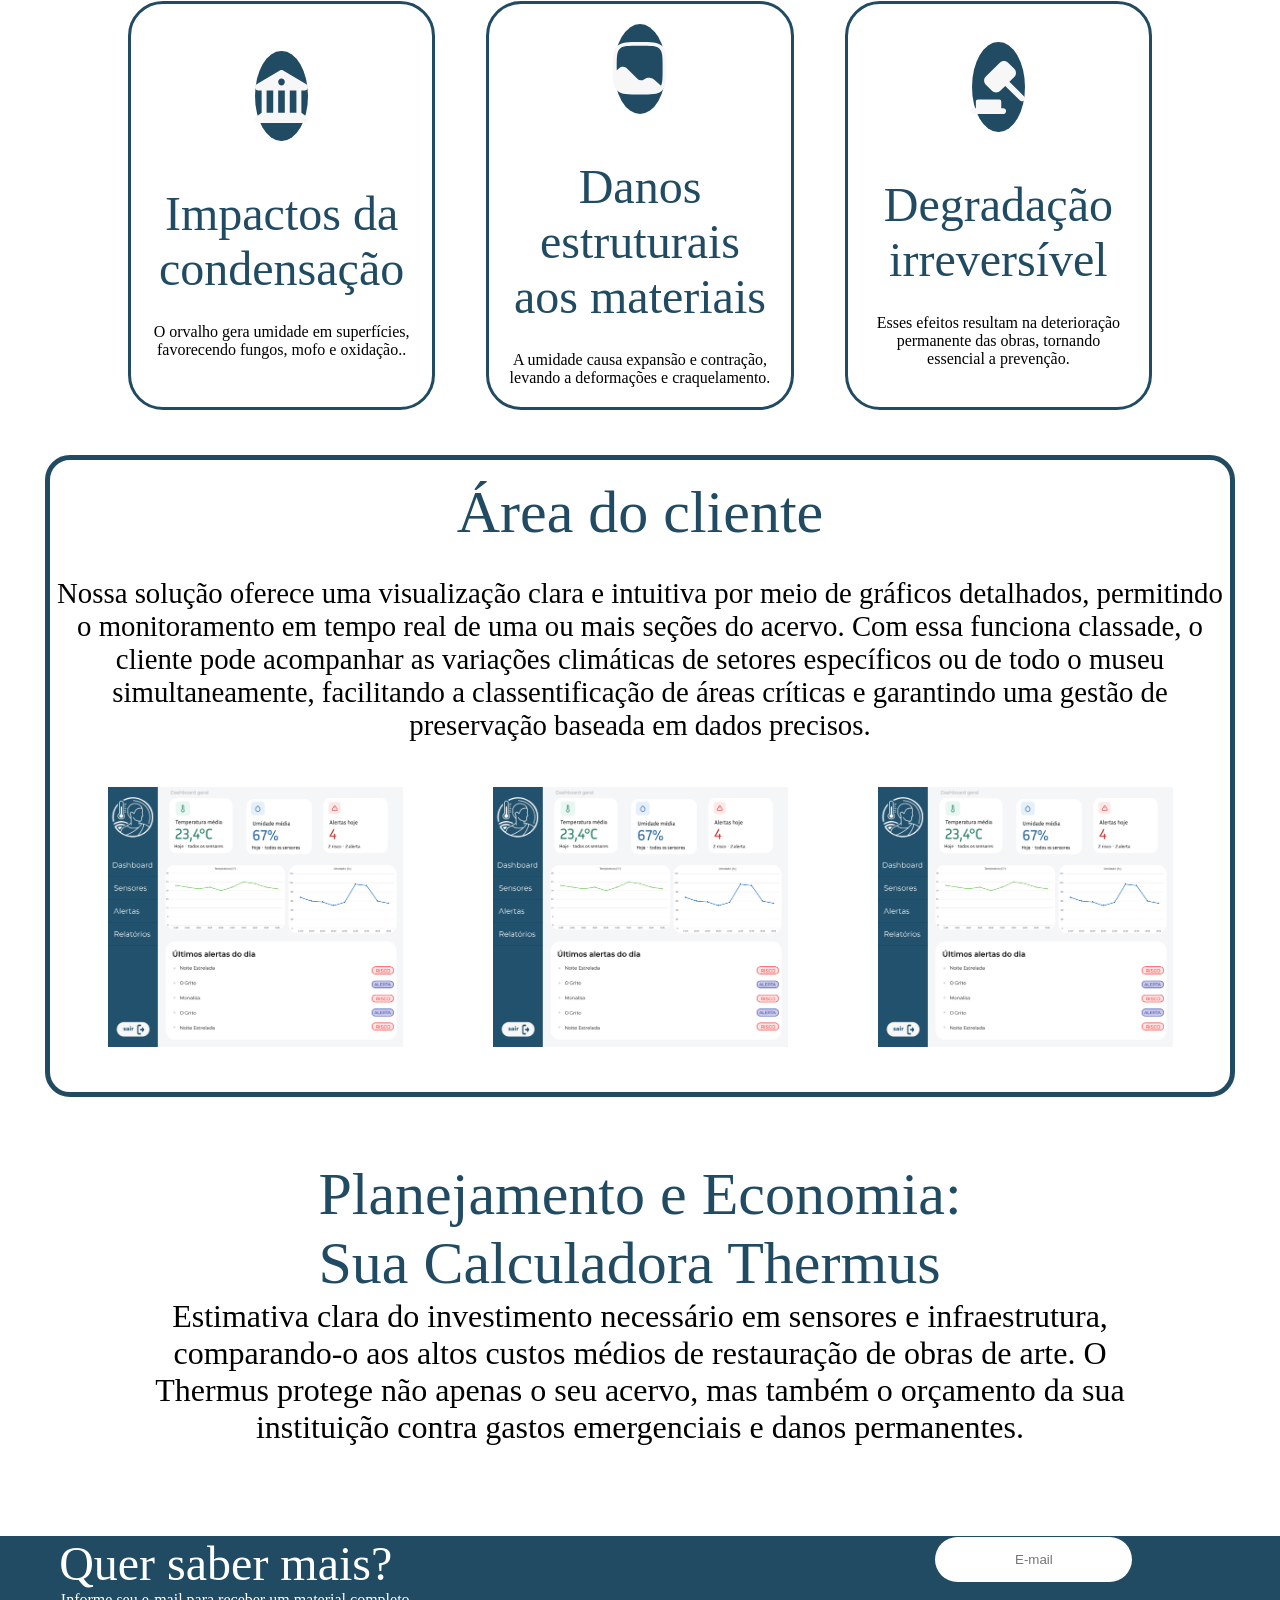
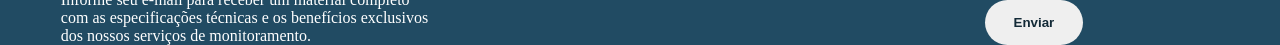
==== commit 44e73e67: "Merge branch 'main' of https://github.com/Thermus-project-PI/thermus" ====
--- a/Algoritimo/index.html
+++ b/Algoritimo/index.html
@@ -52,6 +52,7 @@
             </div>
             <div id="subtexto">
                 <p> 
+                     Mais do que evitar prejuízos, nossa proposta é: <spam>cuidar da memória</spam>, garantindo que a arte continue intacta, sendo sentida e admirada pelas próximas gerações.
                      Mais do que evitar prejuízos, nossa proposta é: <spam>cuidar da memória</spam>, garantindo que a arte continue intacta, sendo sentida e admirada pelas próximas gerações.
                 </p>
         </div>
@@ -113,7 +114,7 @@
                 <p>Informe seu e-mail para receber um material completo com as especificações técnicas e os benefícios exclusivos dos nossos serviços de monitoramento.</p>
             </div>
             <div class="contato">
-                <input type="text" placeholder="email">
+                <input type="text" placeholder="E-mail">
                 <button>Enviar</button>
             </div>
         </div>
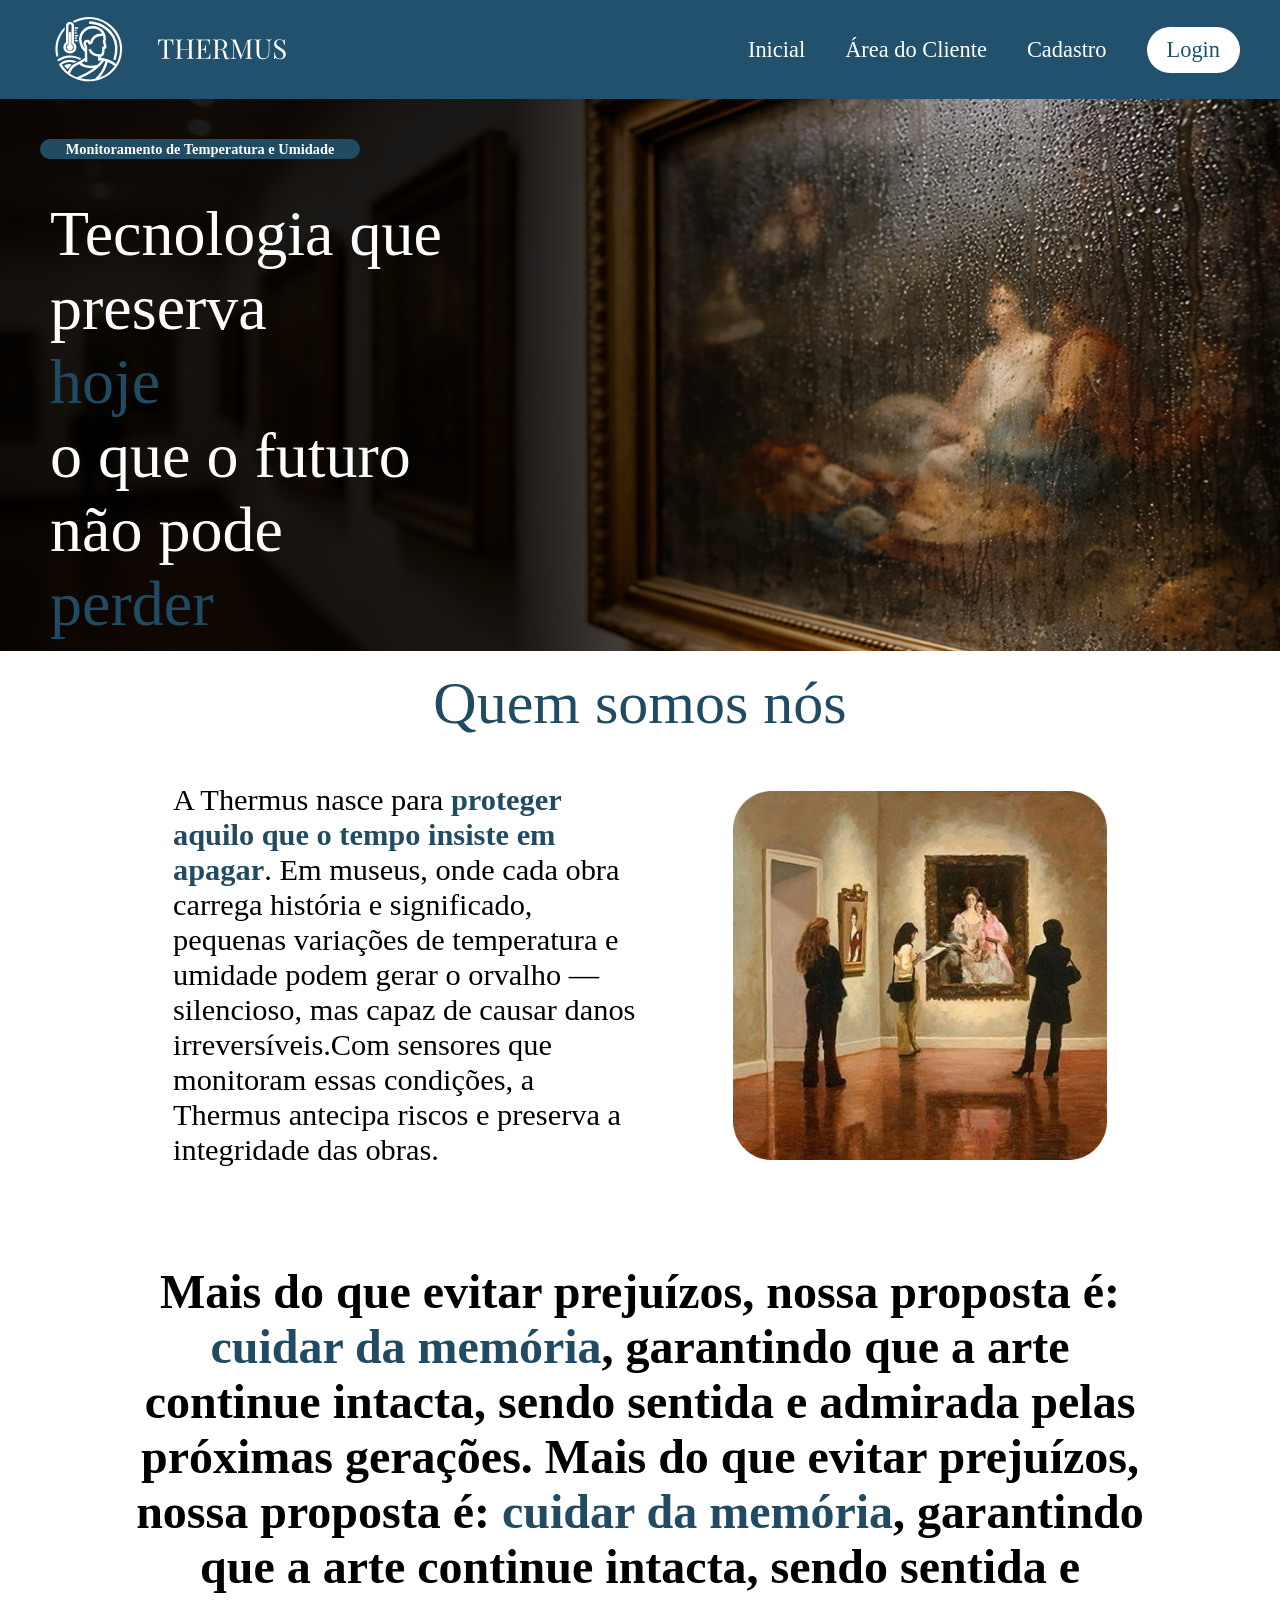
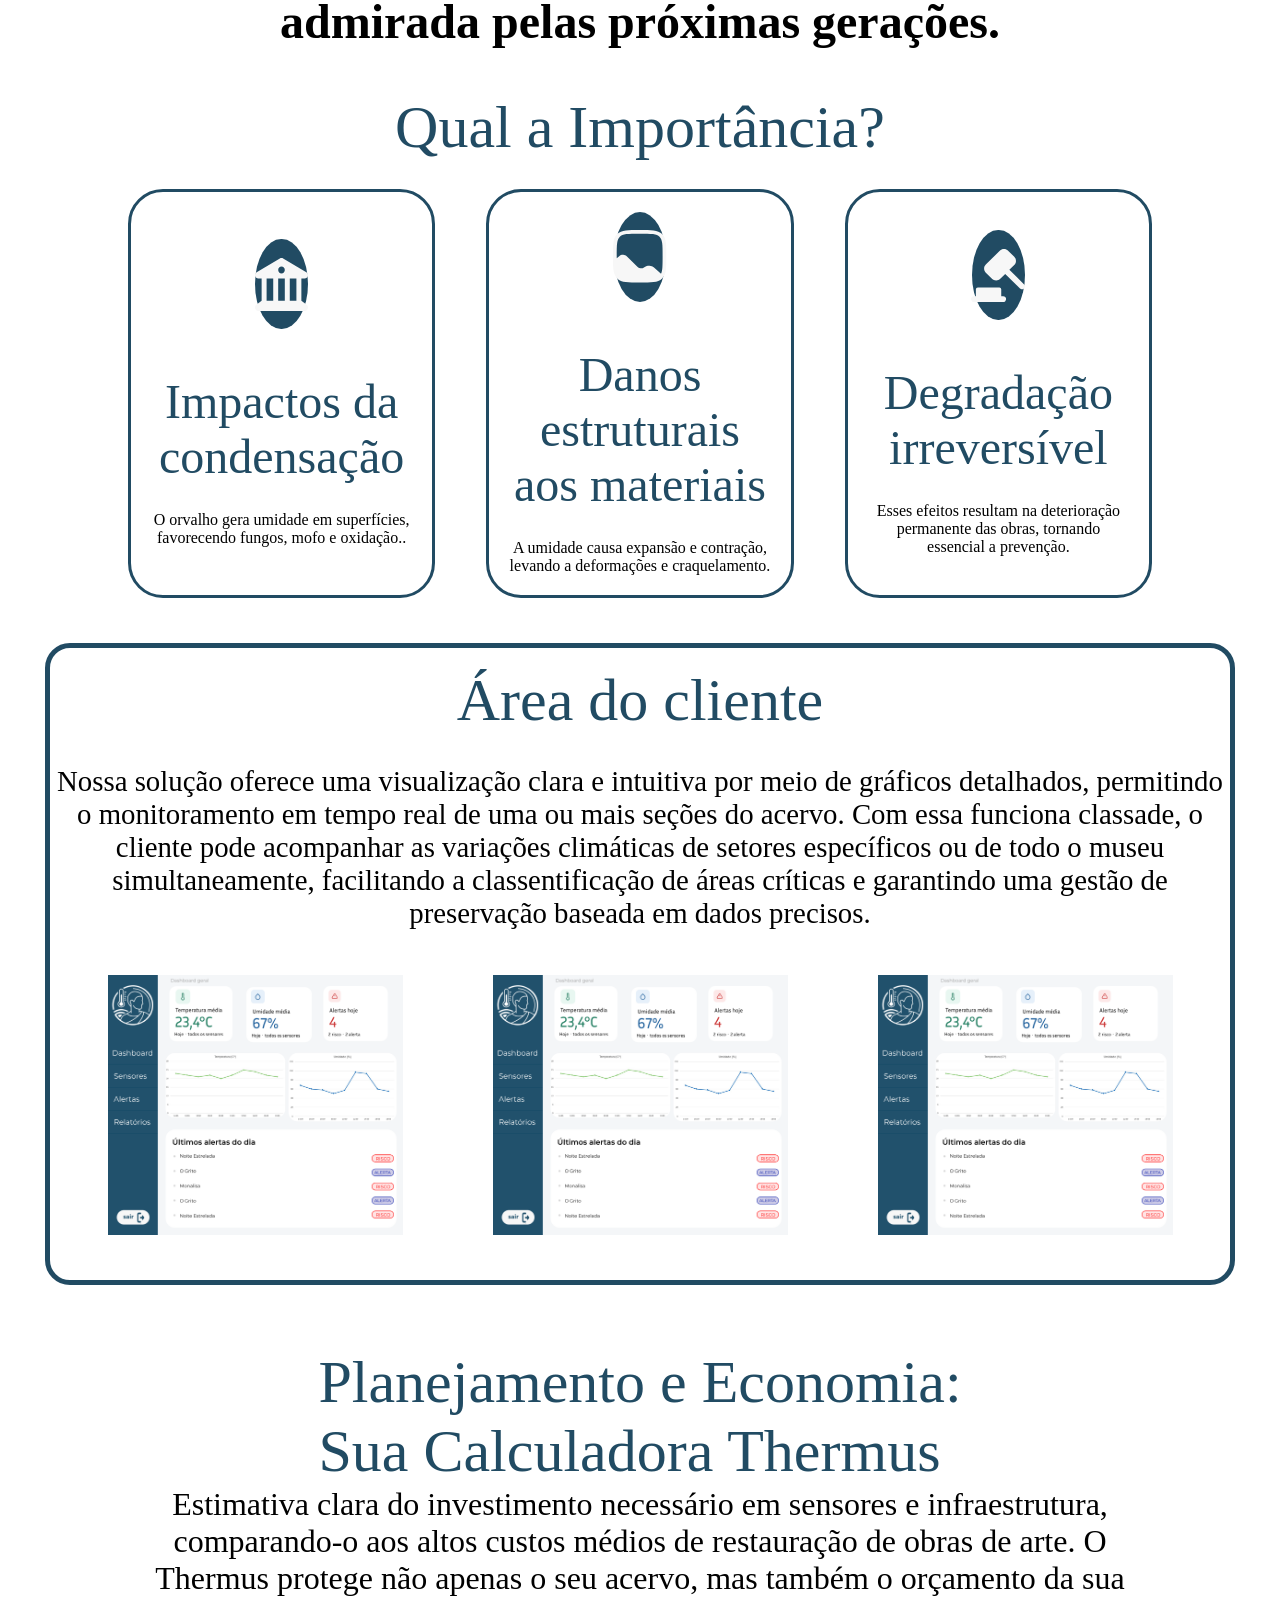
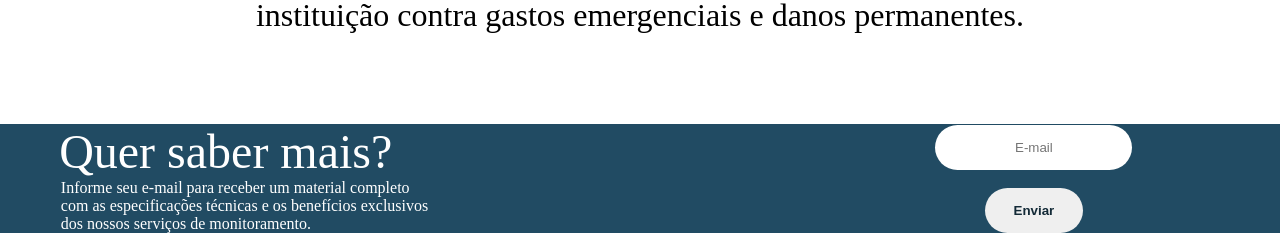
==== commit fb9312c9: "ädd: alertas page satyle" ====
--- a/Algoritimo/index.html
+++ b/Algoritimo/index.html
@@ -30,7 +30,7 @@
             <div class="banner-shadow">
                 <div class="banner-content">
                     <div class="subtitulo">
-                        <p>Monitoramento de  Temperatura e Umidade</p>
+                        <h2>Monitoramento de  Temperatura e Umidade</h2>
                     </div>
                     <div class="titulo">
                         <p>
--- a/Algoritimo/styles/styleIndex.css
+++ b/Algoritimo/styles/styleIndex.css
@@ -4,14 +4,17 @@
     margin: 0;
 }
 html {
+    width: 100%;
     font-size: 16px;
 }
 header{
+    width: 100%;
     padding: 0;
     margin: 0; 
 }
 
 body{
+    width: 100%;
     padding: 0;
     margin: 0;
 }
@@ -31,8 +34,11 @@
 .titulo{
     font-size: 60px;
     font-weight: 300;
-    display: flex;
-    align-items: center;
+    font-size: 60px;
+    font-weight: 300;
+    display: flex;
+    align-items: center;
+    margin-top: 2vh;
     margin-top: 2vh;
     justify-content: center;
     color: #214B63;
@@ -49,7 +55,7 @@
     justify-items: center;
     align-items: center;
     background-color: #21516C;
-    width: 100%;
+    width: 100%; 
     height: 11vh;
 }
 
@@ -81,6 +87,7 @@
 .links a{
     text-decoration: none;
     color: white;
+    font-size: 1.4rem;
     font-size: 1.4rem;
 }
 
@@ -135,21 +142,25 @@
     justify-content: center;
     justify-items: center;
     align-items: center;
-    width: 20%;
-    height: 30px;
+
+    width: 300px;
+    height: 10px;
+
     background-color: #214B63;
-    font-size: 1rem;
+    color: white;
+
+    font-size: 0.6rem;
     font-weight: bold;
     border-radius: 50px;
-    color: white;
     padding: 5px 10px;
 }
 
 .banner .titulo{
-    display: flex;
-    color: white;
-    font-size: 3.5rem;
-    width: 60%;
+    padding: 10px;
+    display: flex;
+    color: white;
+    font-size: 4rem;
+    width: 40%;
 }
 
 .banner p{
@@ -166,6 +177,8 @@
     width: 100%;
     height: fit-content;
     display: flex;
+    margin-top: 2%;
+    gap: 3vh;
     margin-top: 2%;
     gap: 3vh;
     flex-direction: column;
@@ -187,9 +200,12 @@
 .content img{
     width:40%;
     margin-left: 28px;
+    width:40%;
+    margin-left: 28px;
 }
 
 .texto{
+    font-size: 1.9rem;
     font-size: 1.9rem;
     width: 50%;
 }
@@ -228,9 +244,11 @@
     justify-items: center;
     align-items: center;
     padding: 20px;
+    padding: 20px;
     width: 30%;
     gap: 3vh;
     height: auto;
+    height: auto;
     border: solid #214B63 3px;
     border-radius: 35px;
 }
@@ -241,6 +259,7 @@
 }
 
 .card p{
+    font-size: 1rem;
     font-size: 1rem;
     text-align: center;
 }
@@ -264,6 +283,7 @@
     align-items: center;
     justify-items: center;
     margin-top: 6vh;
+    margin-top: 6vh;
     margin: 5vh;
     border: solid #214B63 5px;
     border-radius: 25px;
@@ -273,6 +293,8 @@
     text-align: center;
     font-size: 1.8rem;
     margin-top: 30px;
+    font-size: 1.8rem;
+    margin-top: 30px;
 }
 
 .areacliente img{
@@ -309,6 +331,7 @@
     align-items: center;
     justify-self: center;
     height: fit-content;
+    height: fit-content;
     width: 100%;
     background-color: #214B63;
 }
@@ -317,6 +340,7 @@
     display: flex;
     flex-direction: column;
     justify-content: flex-start;
+    margin-left: 3%;
     margin-left: 3%;
 }
 
@@ -327,6 +351,8 @@
     width: 50%;
     margin-left: 3%;
 
+    margin-left: 3%;
+
 }
 
 .footer .titulo{
@@ -341,6 +367,7 @@
     justify-content: center;
     justify-items: center;
     align-items: center;
+    gap: 2vh;
     gap: 2vh;
     width: 50%;
     height: 100%;
@@ -351,14 +378,18 @@
     border: none;
     border-radius: 25px;
     height: 5vh;
+    height: 5vh;
     text-align: center;
 }
 
 .contato button{
     border: none;
+    height: 5vh;
     height: 5vh;
     border-radius: 25px;
     width: 20%;
     color: #132a37;
     font-weight: 700;
-}
+    color: #132a37;
+    font-weight: 700;
+}
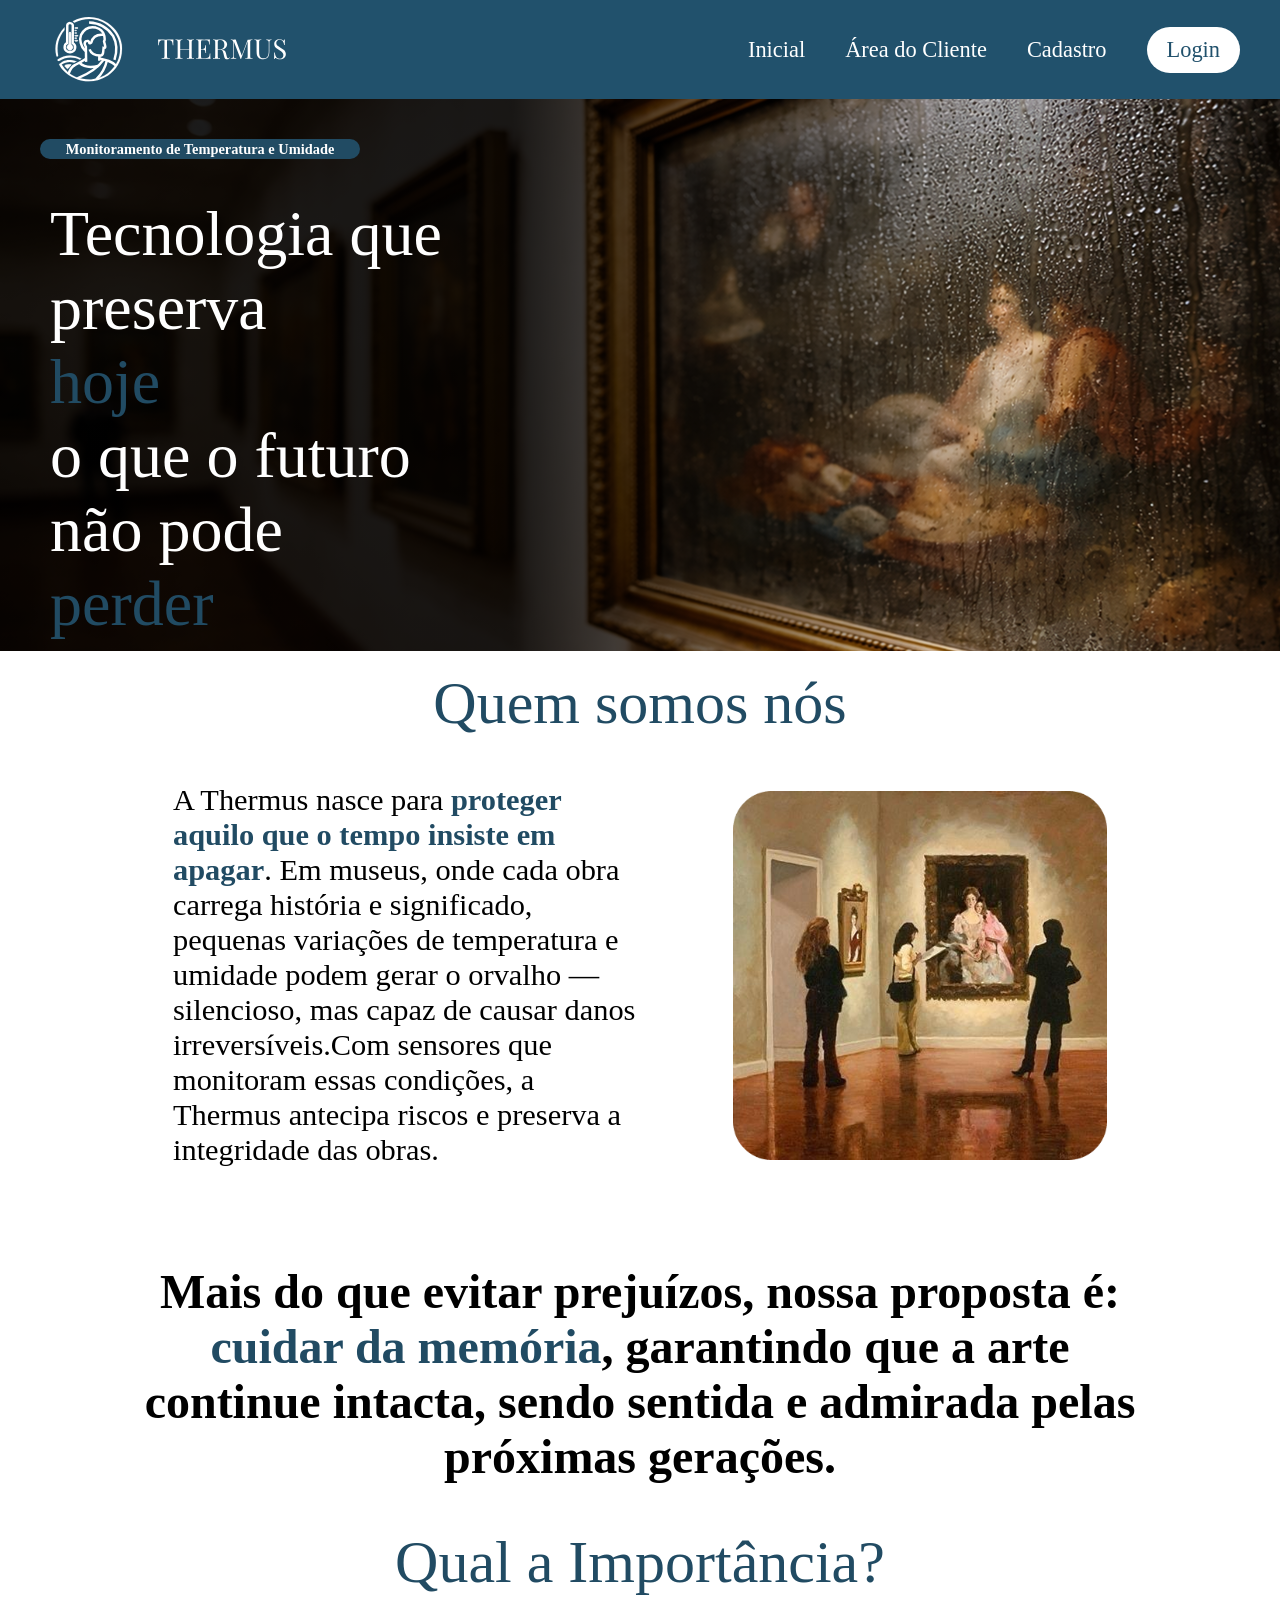
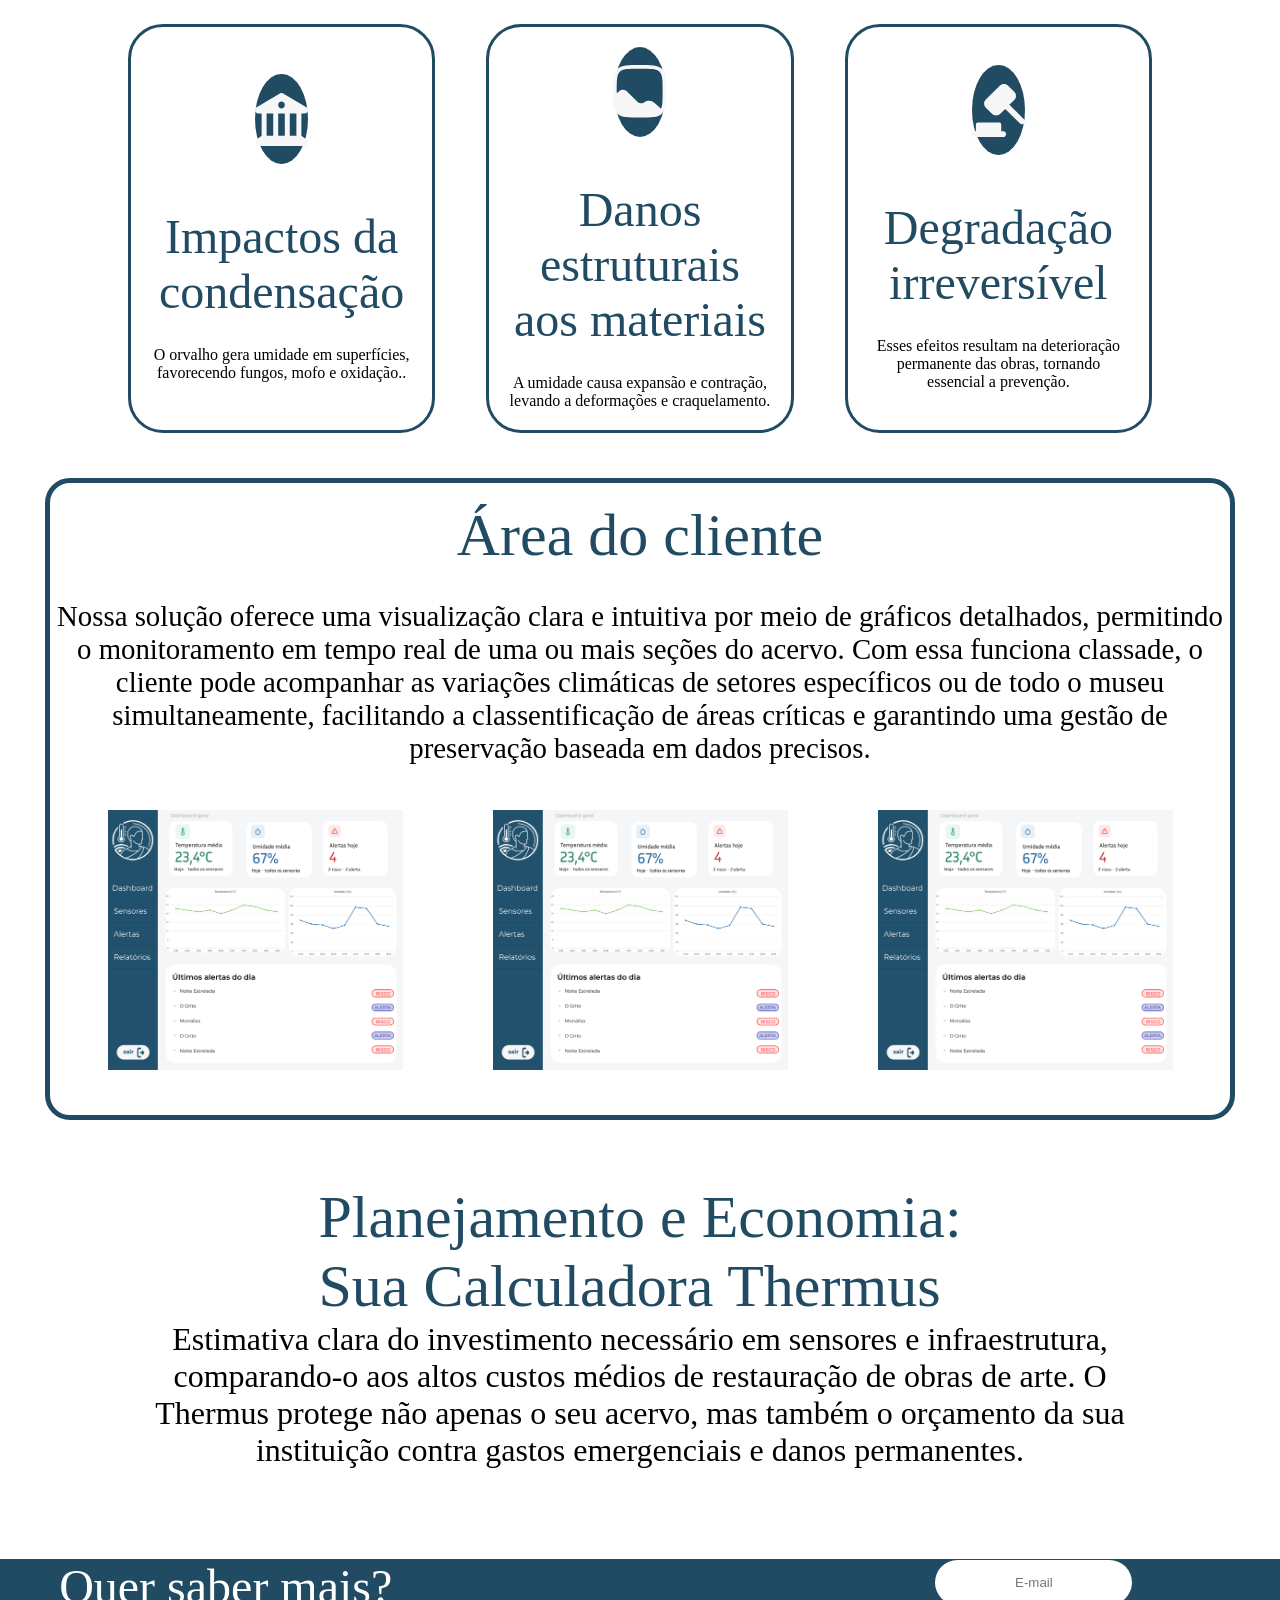
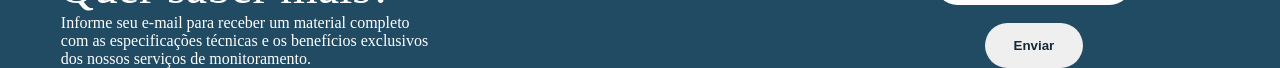
==== commit 73e8e242: "add: api dat-aqu-ino" ====
--- a/Algoritimo/index.html
+++ b/Algoritimo/index.html
@@ -52,7 +52,6 @@
             </div>
             <div id="subtexto">
                 <p> 
-                     Mais do que evitar prejuízos, nossa proposta é: <spam>cuidar da memória</spam>, garantindo que a arte continue intacta, sendo sentida e admirada pelas próximas gerações.
                      Mais do que evitar prejuízos, nossa proposta é: <spam>cuidar da memória</spam>, garantindo que a arte continue intacta, sendo sentida e admirada pelas próximas gerações.
                 </p>
         </div>
